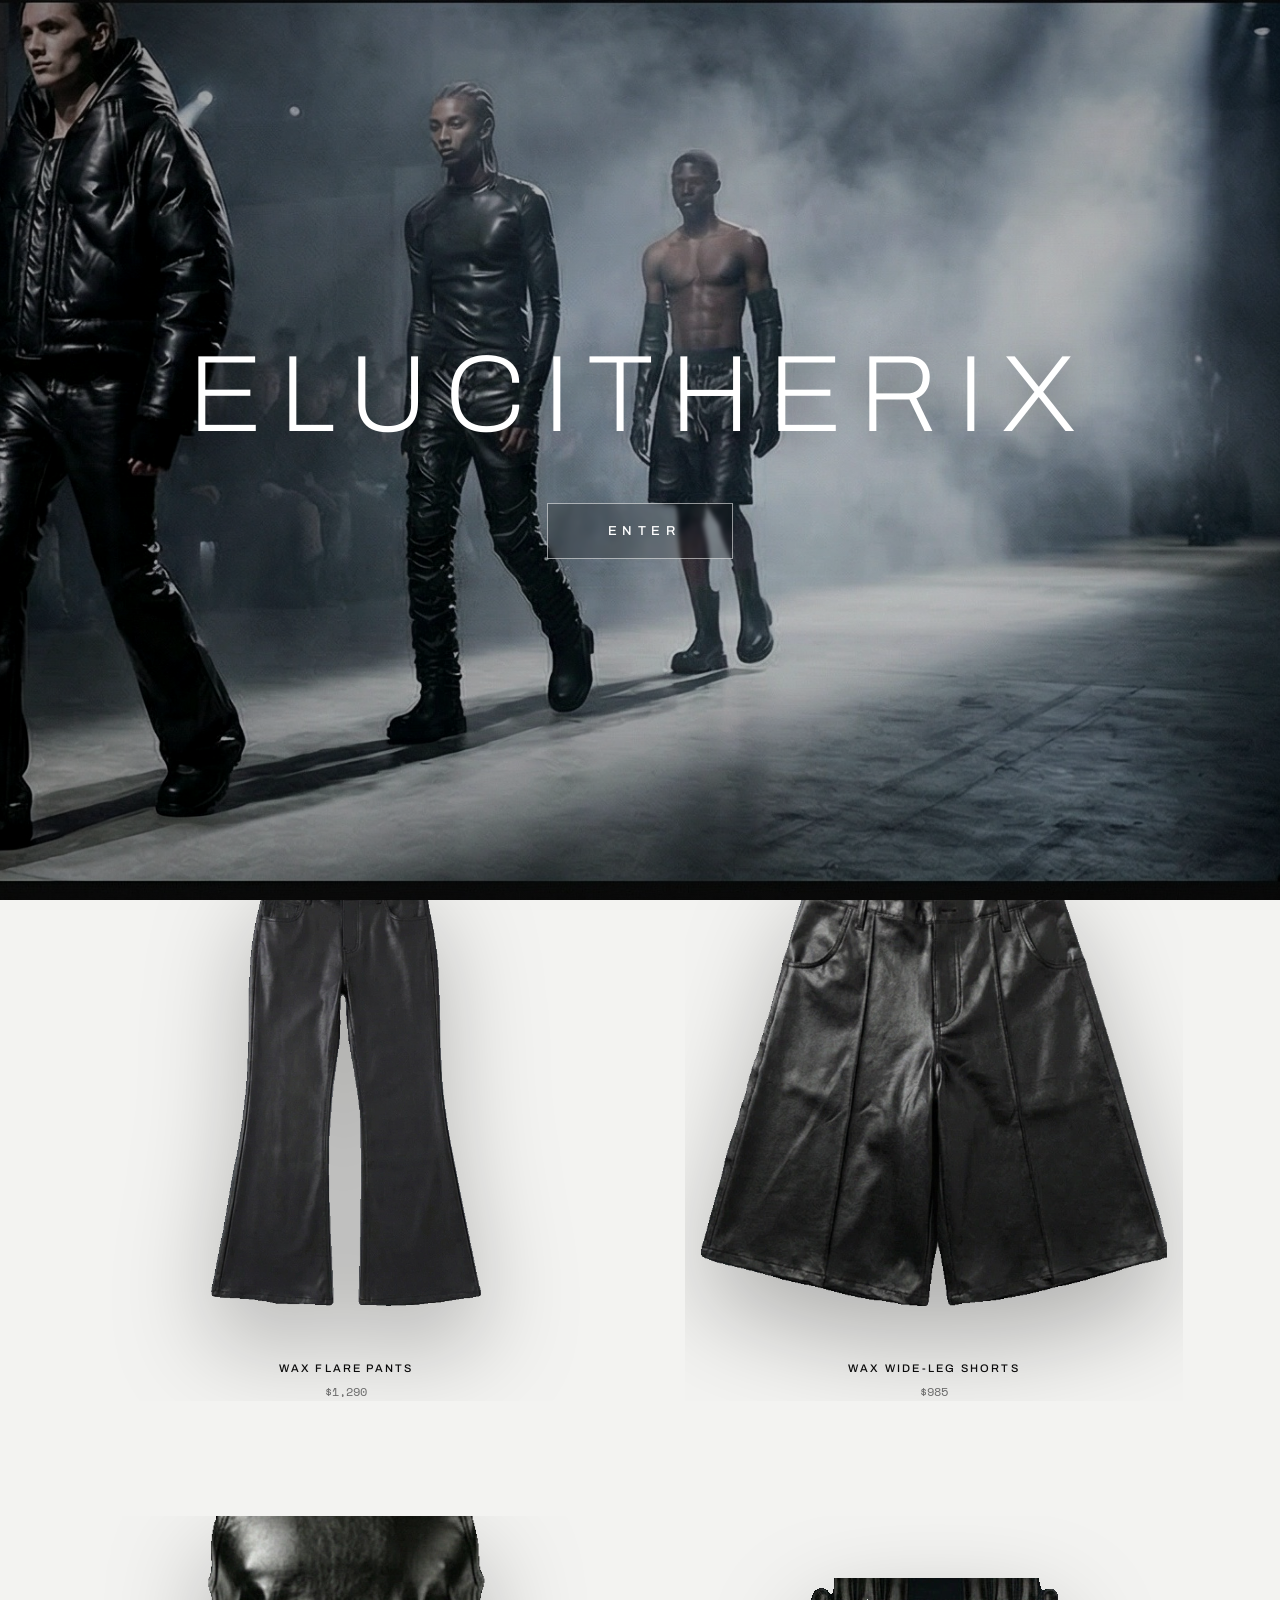
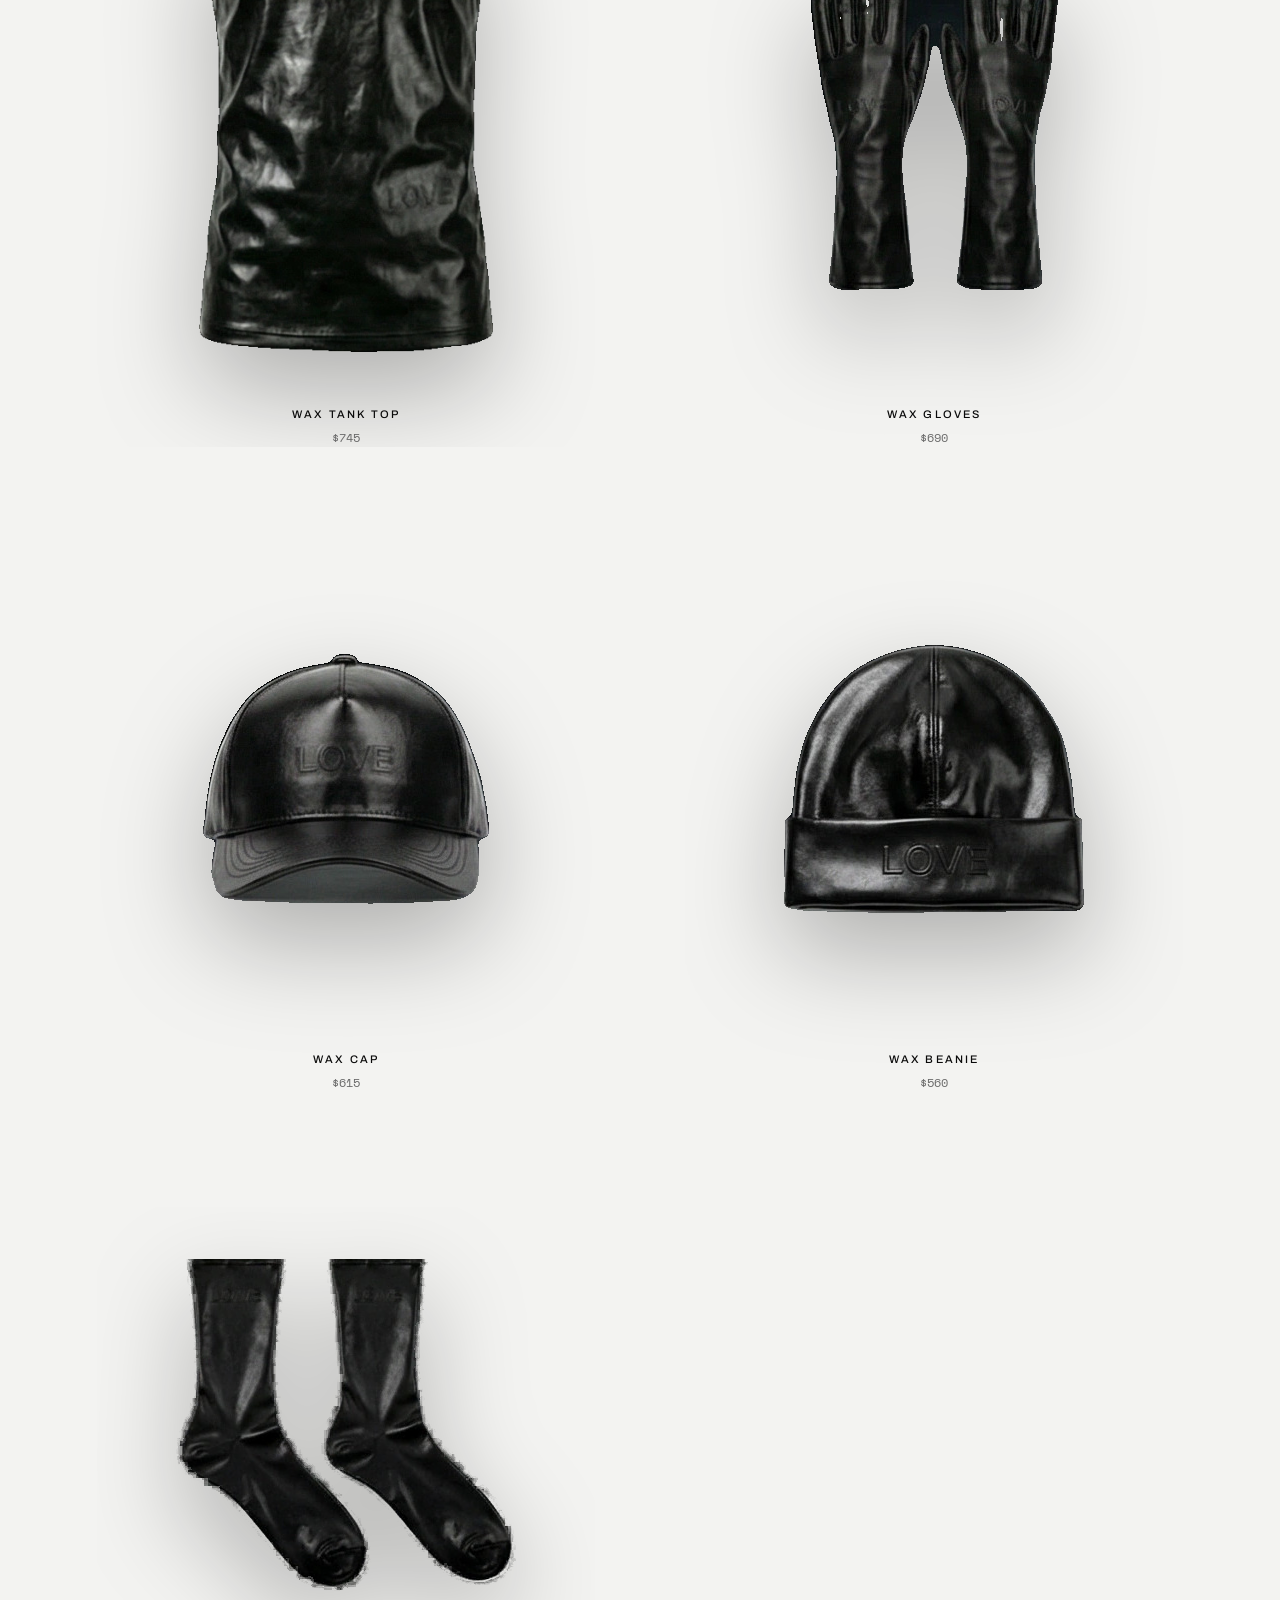
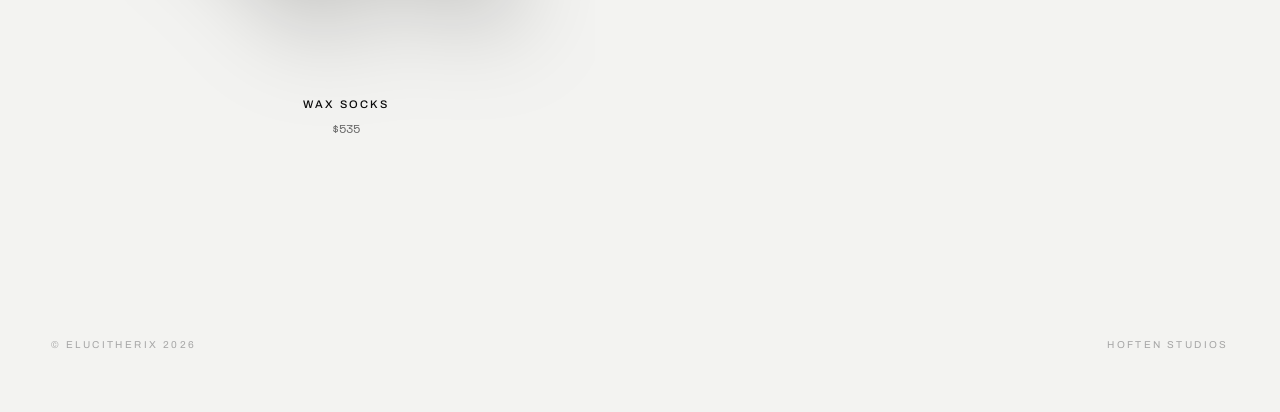
==== index.html @ f6544dad "Tight-crop boot-pants for centering; cache-bust product images" ====
<!DOCTYPE html>
<html lang="en">
<head>
<meta charset="UTF-8" />
<meta name="viewport" content="width=device-width, initial-scale=1.0" />
<title>ELUCITHERIX — WAX</title>
<meta name="description" content="ELUCITHERIX — avant-garde luxury built on WAX. Exclusive material. Head-to-toe." />
<link rel="preconnect" href="https://fonts.googleapis.com" />
<link rel="preconnect" href="https://fonts.gstatic.com" crossorigin />
<link href="https://fonts.googleapis.com/css2?family=Archivo:wght@100;200;300;400;500;600;700;800&family=Space+Mono:wght@400;700&display=swap" rel="stylesheet" />
<link rel="stylesheet" href="styles.css?v=10" />
<link rel="icon" href="data:image/svg+xml,%3Csvg xmlns='http://www.w3.org/2000/svg' viewBox='0 0 32 32'%3E%3Cpath d='M16 27C8 21 3 16 3 10.5 3 6.9 5.9 4 9.5 4c2.3 0 4.4 1.2 5.6 3 1.2-1.8 3.3-3 5.6-3C24.1 4 27 6.9 27 10.5 27 16 24 21 16 27z' fill='none' stroke='%23cfcfcf' stroke-width='1.6'/%3E%3C/svg%3E" />
</head>
<body>

<!-- ░░ SPLASH (video + ENTER) ░░ -->
<div class="splash" id="splash">
  <video class="splash__vid" id="splashVid" autoplay muted loop playsinline preload="auto" poster="assets/hero/runway.jpg"
    data-mobile="assets/hero/intro.mp4?v=2" data-desktop="assets/hero/intro-desktop.mp4?v=2"></video>
  <div class="splash__scrim" aria-hidden="true"></div>
  <div class="splash__inner">
    <div class="splash__logo">ELUCITHERIX</div>
    <button class="splash__enter" id="enterShop">ENTER</button>
  </div>
</div>

<!-- grain + vignette atmosphere -->
<div class="grain" aria-hidden="true"></div>
<div class="vignette" aria-hidden="true"></div>

<!-- ░░ HEADER ░░ -->
<header class="nav" id="nav">
  <div class="nav__l">
    <button class="theme-tog" id="themeTog" aria-label="Toggle background">
      <span class="theme-tog__dot"></span><span id="themeLbl">WHITE</span>
    </button>
  </div>
  <a href="#top" class="wordmark" aria-label="Elucitherix">
    <svg class="heart" viewBox="0 0 32 32" aria-hidden="true">
      <defs>
        <linearGradient id="chrome" x1="0" y1="0" x2="0" y2="1">
          <stop offset="0" stop-color="#ffffff"/>
          <stop offset=".45" stop-color="#9a9a9a"/>
          <stop offset=".5" stop-color="#5a5a5a"/>
          <stop offset=".55" stop-color="#bdbdbd"/>
          <stop offset="1" stop-color="#3a3a3a"/>
        </linearGradient>
      </defs>
      <path d="M16 28.5C7 22 1.6 16.4 1.6 10.2 1.6 6.1 4.9 2.8 9 2.8c2.8 0 5.2 1.5 6.6 3.7l.4.6.4-.6c1.4-2.2 3.8-3.7 6.6-3.7 4.1 0 7.4 3.3 7.4 7.4 0 6.2-5.4 11.8-14.4 18.3z"
        fill="url(#chrome)" stroke="#e8e8e8" stroke-width=".5"/>
      <path d="M3.5 8.2C5 4.3 9.5 3 13 5.2M28.5 8.2C27 4.3 22.5 3 19 5.2" fill="none" stroke="#dcdcdc" stroke-width=".7" stroke-linecap="round" opacity=".8"/>
    </svg>
    <span>ELUCITHERIX</span>
  </a>
  <div class="nav__r">
    <button class="cart-btn" id="cartBtn">CART<span class="cart-ct" id="cartCt">(0)</span></button>
  </div>
</header>

<main id="top">

  <!-- ░░ LEDE ░░ -->
  <section class="lede">
    <span>COLLECTION 001 — WAX</span>
  </section>

  <!-- ░░ FLOATING DIRECTORY ░░ -->
  <section class="shop" id="shop">
    <div class="grid" id="grid"><!-- products injected --></div>
  </section>

  <footer class="foot">
    <span>© ELUCITHERIX 2026</span>
    <span>HOFTEN STUDIOS</span>
  </footer>
</main>

<!-- ░░ PRODUCT QUICK VIEW ░░ -->
<div class="pdp" id="pdp" aria-hidden="true">
  <div class="pdp__scrim" data-close></div>
  <div class="pdp__panel" role="dialog" aria-modal="true">
    <button class="pdp__x" data-close aria-label="Close">CLOSE ✕</button>
    <div class="pdp__media"><img id="pdpImg" src="" alt="" /></div>
    <div class="pdp__info">
      <p class="pdp__cat" id="pdpCat"></p>
      <h3 id="pdpName"></h3>
      <p class="pdp__price" id="pdpPrice"></p>
      <p class="pdp__desc" id="pdpDesc"></p>
      <p class="pdp__lbl">SIZE</p>
      <div class="pdp__sizes" id="pdpSizes"></div>
      <button class="pdp__add" id="pdpAdd">ADD TO CART</button>
      <p class="pdp__meta">Exclusive WAX material · Debossed LOVE · Made by Hoften Studios</p>
    </div>
  </div>
</div>

<!-- ░░ CART ░░ -->
<div class="cart" id="cart" aria-hidden="true">
  <div class="cart__scrim" data-close></div>
  <aside class="cart__panel" role="dialog" aria-modal="true" aria-label="Cart">
    <div class="cart__top">
      <span>YOUR BAG</span>
      <button data-close aria-label="Close">✕</button>
    </div>
    <div class="cart__items" id="cartItems"></div>
    <div class="cart__foot">
      <div class="cart__row"><span>SUBTOTAL</span><span id="cartTotal">$0</span></div>
      <p class="cart__note">Taxes & shipping calculated at checkout.</p>
      <button class="cart__checkout" id="checkoutBtn" disabled>CHECKOUT</button>
    </div>
  </aside>
</div>

<!-- ░░ CHECKOUT ░░ -->
<div class="co" id="co" aria-hidden="true">
  <div class="co__scrim" data-close></div>
  <div class="co__panel" role="dialog" aria-modal="true">
    <button class="co__x" data-close aria-label="Close">CLOSE ✕</button>
    <div class="co__grid">
      <form class="co__form" id="coForm" novalidate>
        <h3 class="co__h">CHECKOUT</h3>
        <fieldset>
          <legend>CONTACT</legend>
          <input type="email" name="email" placeholder="EMAIL" required autocomplete="email" />
        </fieldset>
        <fieldset>
          <legend>SHIPPING</legend>
          <div class="co__two"><input name="first" placeholder="FIRST NAME" required /><input name="last" placeholder="LAST NAME" required /></div>
          <input name="address" placeholder="ADDRESS" required autocomplete="street-address" />
          <div class="co__two"><input name="city" placeholder="CITY" required /><input name="zip" placeholder="ZIP" required /></div>
          <input name="country" placeholder="COUNTRY" value="UNITED STATES" required />
        </fieldset>
        <fieldset>
          <legend>PAYMENT</legend>
          <input name="card" placeholder="CARD NUMBER" inputmode="numeric" maxlength="19" required />
          <div class="co__two"><input name="exp" placeholder="MM / YY" maxlength="7" required /><input name="cvc" placeholder="CVC" inputmode="numeric" maxlength="4" required /></div>
          <p class="co__secure">◆ Demo checkout — no real charge is made. Wire to Stripe to go live.</p>
        </fieldset>
        <button type="submit" class="co__pay" id="coPay">PAY <span id="coPayAmt"></span></button>
      </form>
      <aside class="co__summary">
        <h4>ORDER</h4>
        <div id="coItems" class="co__items"></div>
        <div class="co__line"><span>Subtotal</span><span id="coSub">$0</span></div>
        <div class="co__line"><span>Shipping</span><span>$45</span></div>
        <div class="co__line co__line--t"><span>Total</span><span id="coTot">$0</span></div>
      </aside>
    </div>
  </div>
</div>

<!-- ░░ CONFIRMATION ░░ -->
<div class="done" id="done" aria-hidden="true">
  <div class="done__inner">
    <svg class="done__heart" viewBox="0 0 32 32"><path d="M16 28.5C7 22 1.6 16.4 1.6 10.2 1.6 6.1 4.9 2.8 9 2.8c2.8 0 5.2 1.5 6.6 3.7l.4.6.4-.6c1.4-2.2 3.8-3.7 6.6-3.7 4.1 0 7.4 3.3 7.4 7.4 0 6.2-5.4 11.8-14.4 18.3z" fill="none" stroke="#e8e8e8" stroke-width="1"/></svg>
    <h3>ORDER CONFIRMED</h3>
    <p id="doneMsg"></p>
    <p class="done__sub">A receipt is on its way. Welcome to the house.</p>
    <button data-close class="done__btn">CONTINUE</button>
  </div>
</div>

<script src="app.js?v=10"></script>
</body>
</html>
---- styles.css ----
/* ░░░░░░░░░░░░░░ ELUCITHERIX ░░░░░░░░░░░░░░ */
:root{
  --bg:#0a0a0a;
  --ink:#ededed;
  --dim:#7c7c7c;
  --dimmer:#4a4a4a;
  --line:#1c1c1c;
  --line2:#2a2a2a;
  --chrome:#cfcfcf;
  --pad:clamp(18px,4vw,56px);
  --ease:cubic-bezier(.16,1,.3,1);
}
*{margin:0;padding:0;box-sizing:border-box}
html{scroll-behavior:smooth}
body{
  background:var(--bg);color:var(--ink);
  font-family:'Archivo',sans-serif;font-weight:400;
  -webkit-font-smoothing:antialiased;
  overflow-x:hidden;line-height:1.4;
}
img{display:block;max-width:100%}
button{font-family:inherit;cursor:pointer;color:inherit;background:none;border:none}
::selection{background:var(--ink);color:var(--bg)}

/* atmosphere */
.grain{position:fixed;inset:0;z-index:1;pointer-events:none;opacity:.05;mix-blend-mode:screen;
  background-image:url("data:image/svg+xml,%3Csvg xmlns='http://www.w3.org/2000/svg' width='160' height='160'%3E%3Cfilter id='n'%3E%3CfeTurbulence type='fractalNoise' baseFrequency='.9' numOctaves='2'/%3E%3C/filter%3E%3Crect width='100%25' height='100%25' filter='url(%23n)'/%3E%3C/svg%3E")}
.vignette{position:fixed;inset:0;z-index:1;pointer-events:none;
  background:radial-gradient(120% 90% at 50% 30%,transparent 55%,rgba(0,0,0,.55) 100%)}

/* ░ NAV ░ */
.nav{position:fixed;top:0;left:0;right:0;z-index:40;
  display:grid;grid-template-columns:1fr auto 1fr;align-items:center;
  padding:18px var(--pad);
  border-bottom:1px solid transparent;
  transition:background .5s var(--ease),border-color .5s var(--ease),padding .5s var(--ease);
  backdrop-filter:blur(0px)}
.nav.scrolled{background:rgba(10,10,10,.72);border-color:var(--line);backdrop-filter:blur(14px);padding:13px var(--pad)}
.nav__menu,.cart-btn{font-size:11px;letter-spacing:.22em;font-weight:500}
.nav__r{justify-self:end}
.cart-ct{margin-left:7px;font-family:'Space Mono';color:var(--dim)}
.cart-btn:hover .cart-ct{color:var(--ink)}
.wordmark{justify-self:center;display:flex;align-items:center;gap:9px;text-decoration:none;color:var(--ink)}
.wordmark span{font-size:clamp(14px,1.5vw,17px);font-weight:700;letter-spacing:.42em;padding-left:.42em}
.heart{width:19px;height:19px;filter:drop-shadow(0 1px 3px rgba(255,255,255,.25))}

/* ░ MARQUEE ░ */
.marquee{margin-top:64px;border-top:1px solid var(--line);border-bottom:1px solid var(--line);
  overflow:hidden;white-space:nowrap;padding:9px 0}
.marquee__track{display:inline-flex;align-items:center;gap:0;animation:slide 28s linear infinite}
.marquee__track span{font-size:11px;letter-spacing:.3em;color:var(--dim);font-weight:500}
.marquee__track i{color:var(--chrome);margin:0 26px;font-style:normal;font-size:9px}
@keyframes slide{to{transform:translateX(-50%)}}

/* ░ INTRO ░ */
.intro{padding:clamp(70px,13vh,150px) var(--pad) clamp(60px,9vh,110px);
  max-width:1500px;margin:0 auto;position:relative;z-index:2}
.intro__eyebrow{font-size:11px;letter-spacing:.34em;color:var(--dim);margin-bottom:34px;font-weight:500;
  animation:rise .9s var(--ease) both}
.intro__h{font-weight:200;line-height:.96;letter-spacing:-.02em;
  font-size:clamp(38px,8.2vw,128px);text-transform:uppercase}
.intro__h span{display:block;animation:rise 1s var(--ease) both}
.intro__h span:nth-child(2){animation-delay:.08s}
.intro__h span:nth-child(3){animation-delay:.16s}
.intro__h em{font-style:normal;font-weight:600;
  background:linear-gradient(180deg,#fff 0%,#8f8f8f 55%,#d6d6d6 60%,#3c3c3c 100%);
  -webkit-background-clip:text;background-clip:text;-webkit-text-fill-color:transparent}
.intro__sub{margin-top:36px;max-width:46ch;font-size:clamp(13px,1.4vw,16px);color:var(--dim);
  font-weight:300;letter-spacing:.01em;animation:rise 1s var(--ease) .3s both}
.intro__sub em{font-style:normal;color:var(--ink);font-weight:500}
.intro__cta{display:inline-block;margin-top:44px;font-size:12px;letter-spacing:.24em;font-weight:600;
  text-decoration:none;color:var(--ink);border-bottom:1px solid var(--line2);padding-bottom:7px;
  transition:border-color .4s,letter-spacing .4s var(--ease);animation:rise 1s var(--ease) .42s both}
.intro__cta:hover{border-color:var(--ink);letter-spacing:.3em}

/* ░ SHOP ░ */
.shop{padding:0 var(--pad) clamp(60px,10vh,120px);position:relative;z-index:2}
.shop__head{display:flex;justify-content:space-between;align-items:flex-end;flex-wrap:wrap;gap:20px;
  padding:26px 0;border-top:1px solid var(--line);margin-bottom:clamp(28px,4vw,56px)}
.shop__head h2{font-weight:300;font-size:clamp(20px,2.4vw,30px);letter-spacing:.04em;text-transform:uppercase}
.shop__filter{display:flex;gap:6px;flex-wrap:wrap}
.shop__filter button{font-size:10.5px;letter-spacing:.18em;font-weight:500;color:var(--dimmer);
  padding:8px 14px;border:1px solid var(--line);border-radius:40px;transition:.35s var(--ease)}
.shop__filter button:hover{color:var(--ink);border-color:var(--line2)}
.shop__filter button.is-on{color:var(--bg);background:var(--ink);border-color:var(--ink)}

.grid{display:grid;grid-template-columns:repeat(4,1fr);gap:1px;background:var(--line);
  border:1px solid var(--line)}
@media(max-width:1100px){.grid{grid-template-columns:repeat(3,1fr)}}
@media(max-width:740px){.grid{grid-template-columns:repeat(2,1fr)}}

.card{position:relative;background:var(--bg);padding:30px 22px 22px;
  display:flex;flex-direction:column;cursor:pointer;overflow:hidden;
  transition:background .5s var(--ease)}
.card::before{content:"";position:absolute;inset:0;z-index:0;opacity:0;transition:opacity .6s var(--ease);
  background:radial-gradient(90% 70% at 50% 38%,rgba(40,40,40,.55),transparent 70%)}
.card:hover{background:#0d0d0d}
.card:hover::before{opacity:1}
.card__no{position:absolute;top:14px;left:16px;font-family:'Space Mono';font-size:10px;color:var(--dimmer);z-index:2}
.card__media{position:relative;z-index:1;aspect-ratio:1/1.12;display:flex;align-items:center;justify-content:center;margin-bottom:18px}
.card__media img{max-height:100%;width:auto;object-fit:contain;
  filter:drop-shadow(0 26px 34px rgba(0,0,0,.7));
  transition:transform .7s var(--ease);transform:translateY(0) scale(1)}
.card:hover .card__media img{transform:translateY(-6px) scale(1.045)}
.card__add{position:absolute;z-index:3;bottom:6px;left:50%;translate:-50% 12px;
  opacity:0;font-size:10px;letter-spacing:.22em;font-weight:600;color:var(--bg);
  background:var(--ink);padding:9px 18px;border-radius:30px;white-space:nowrap;
  transition:.45s var(--ease)}
.card:hover .card__add{opacity:1;translate:-50% 0}
.card__add:hover{background:var(--chrome)}
.card__foot{position:relative;z-index:1;display:flex;justify-content:space-between;align-items:baseline;gap:10px;
  border-top:1px solid var(--line);padding-top:14px}
.card__name{font-size:12px;letter-spacing:.07em;font-weight:500;text-transform:uppercase;line-height:1.3}
.card__cat{font-size:9.5px;letter-spacing:.16em;color:var(--dimmer);margin-top:4px}
.card__price{font-family:'Space Mono';font-size:13px;color:var(--ink);white-space:nowrap}

/* ░ EDITORIAL ░ */
.editorial{display:grid;grid-template-columns:1fr 1fr;align-items:stretch;
  border-top:1px solid var(--line);position:relative;z-index:2}
@media(max-width:840px){.editorial{grid-template-columns:1fr}}
.editorial__txt{padding:clamp(40px,7vw,100px) var(--pad);display:flex;flex-direction:column;justify-content:center;
  border-right:1px solid var(--line)}
@media(max-width:840px){.editorial__txt{border-right:none;border-bottom:1px solid var(--line)}}
.editorial__k{font-size:11px;letter-spacing:.3em;color:var(--dim);margin-bottom:24px;font-weight:500}
.editorial__txt h3{font-weight:200;font-size:clamp(34px,5vw,72px);line-height:1.02;letter-spacing:-.01em;margin-bottom:28px}
.editorial__txt p:last-child{color:var(--dim);font-weight:300;max-width:40ch;font-size:14px}
.editorial__img{position:relative;overflow:hidden;min-height:440px;background:#070707}
.editorial__img img{position:absolute;inset:0;width:100%;height:100%;object-fit:cover;
  filter:grayscale(.2) contrast(1.05);transition:transform 1.1s var(--ease)}
.editorial:hover .editorial__img img{transform:scale(1.05)}

/* ░ FOOTER ░ */
.foot{border-top:1px solid var(--line);padding:clamp(40px,6vw,80px) var(--pad) 30px;position:relative;z-index:2}
.foot__big{font-weight:700;letter-spacing:.4em;font-size:clamp(34px,11vw,150px);line-height:1;
  text-align:center;padding-left:.4em;
  background:linear-gradient(180deg,#dadada,#222);-webkit-background-clip:text;background-clip:text;-webkit-text-fill-color:transparent;
  margin-bottom:clamp(40px,6vw,80px)}
.foot__cols{display:grid;grid-template-columns:repeat(3,1fr);gap:30px;max-width:760px;margin:0 auto 60px}
@media(max-width:620px){.foot__cols{grid-template-columns:1fr;text-align:center}}
.foot__cols div{display:flex;flex-direction:column;gap:11px}
.foot__cols span{font-size:10px;letter-spacing:.26em;color:var(--dimmer);margin-bottom:6px}
.foot__cols a{font-size:13px;color:var(--dim);text-decoration:none;transition:color .3s;letter-spacing:.02em}
.foot__cols a:hover{color:var(--ink)}
.foot__base{display:flex;justify-content:space-between;flex-wrap:wrap;gap:12px;
  border-top:1px solid var(--line);padding-top:24px;font-size:10px;letter-spacing:.18em;color:var(--dimmer)}

/* ░░ OVERLAYS shared ░░ */
.pdp,.cart,.co,.done{position:fixed;inset:0;z-index:60;visibility:hidden;opacity:0;transition:opacity .4s,visibility .4s}
.pdp[aria-hidden="false"],.cart[aria-hidden="false"],.co[aria-hidden="false"],.done[aria-hidden="false"]{visibility:visible;opacity:1}
.pdp__scrim,.cart__scrim,.co__scrim{position:absolute;inset:0;background:rgba(0,0,0,.7);backdrop-filter:blur(6px)}

/* ░ PDP ░ */
.pdp__panel{position:absolute;top:50%;left:50%;translate:-50% -50%;
  width:min(900px,92vw);max-height:90vh;overflow:auto;background:#0c0c0c;border:1px solid var(--line2);
  display:grid;grid-template-columns:1fr 1fr;transform-origin:center;
  transition:scale .5s var(--ease);scale:.96}
.pdp[aria-hidden="false"] .pdp__panel{scale:1}
@media(max-width:720px){.pdp__panel{grid-template-columns:1fr}}
.pdp__x,.co__x{position:absolute;top:16px;right:18px;z-index:5;font-size:10px;letter-spacing:.2em;font-weight:600;color:var(--dim)}
.pdp__x:hover,.co__x:hover{color:var(--ink)}
.pdp__media{background:radial-gradient(80% 70% at 50% 40%,#161616,#070707);display:flex;align-items:center;justify-content:center;padding:40px;min-height:360px}
.pdp__media img{max-height:420px;width:auto;object-fit:contain;filter:drop-shadow(0 30px 40px rgba(0,0,0,.8))}
.pdp__info{padding:clamp(28px,3.4vw,48px);display:flex;flex-direction:column}
.pdp__cat{font-size:10px;letter-spacing:.24em;color:var(--dim);margin-bottom:16px}
.pdp__info h3{font-weight:300;font-size:clamp(24px,3vw,36px);text-transform:uppercase;letter-spacing:.02em;line-height:1.1}
.pdp__price{font-family:'Space Mono';font-size:18px;margin:14px 0 22px}
.pdp__desc{color:var(--dim);font-weight:300;font-size:14px;line-height:1.6;margin-bottom:30px}
.pdp__lbl{font-size:10px;letter-spacing:.24em;color:var(--dim);margin-bottom:12px}
.pdp__sizes{display:flex;gap:8px;flex-wrap:wrap;margin-bottom:30px}
.pdp__sizes button{min-width:48px;padding:11px 0;border:1px solid var(--line2);font-size:11px;letter-spacing:.08em;
  transition:.3s;color:var(--dim)}
.pdp__sizes button:hover{border-color:var(--dim);color:var(--ink)}
.pdp__sizes button.is-on{background:var(--ink);color:var(--bg);border-color:var(--ink)}
.pdp__add{margin-top:auto;padding:17px;background:var(--ink);color:var(--bg);font-size:11px;letter-spacing:.24em;font-weight:600;
  transition:.4s var(--ease)}
.pdp__add:hover{background:var(--chrome);letter-spacing:.3em}
.pdp__add.flash{background:#2a2a2a;color:var(--ink)}
.pdp__meta{margin-top:18px;font-size:10px;letter-spacing:.1em;color:var(--dimmer);text-align:center}

/* ░ CART ░ */
.cart__panel{position:absolute;top:0;right:0;height:100%;width:min(440px,100vw);background:#0b0b0b;
  border-left:1px solid var(--line2);display:flex;flex-direction:column;
  transform:translateX(100%);transition:transform .5s var(--ease)}
.cart[aria-hidden="false"] .cart__panel{transform:none}
.cart__top{display:flex;justify-content:space-between;align-items:center;padding:24px var(--pad);border-bottom:1px solid var(--line)}
.cart__top span{font-size:12px;letter-spacing:.26em;font-weight:600}
.cart__top button{font-size:15px;color:var(--dim)}
.cart__items{flex:1;overflow:auto;padding:8px var(--pad)}
.cart__empty{color:var(--dimmer);font-size:13px;letter-spacing:.1em;text-align:center;padding:60px 0}
.ci{display:grid;grid-template-columns:64px 1fr auto;gap:16px;padding:20px 0;border-bottom:1px solid var(--line)}
.ci__img{background:#111;display:flex;align-items:center;justify-content:center;padding:6px}
.ci__img img{max-height:64px;width:auto;object-fit:contain}
.ci__name{font-size:12px;letter-spacing:.06em;text-transform:uppercase;line-height:1.3}
.ci__size{font-size:10px;color:var(--dim);margin-top:5px;letter-spacing:.1em}
.ci__qty{display:flex;align-items:center;gap:10px;margin-top:10px}
.ci__qty button{width:20px;height:20px;border:1px solid var(--line2);font-size:12px;color:var(--dim);line-height:1}
.ci__qty span{font-family:'Space Mono';font-size:12px}
.ci__r{display:flex;flex-direction:column;align-items:flex-end;justify-content:space-between}
.ci__price{font-family:'Space Mono';font-size:13px}
.ci__rm{font-size:9px;letter-spacing:.16em;color:var(--dimmer)}
.ci__rm:hover{color:var(--ink)}
.cart__foot{padding:22px var(--pad);border-top:1px solid var(--line2)}
.cart__row{display:flex;justify-content:space-between;font-size:13px;letter-spacing:.14em;margin-bottom:8px}
.cart__row span:last-child{font-family:'Space Mono'}
.cart__note{font-size:10px;color:var(--dimmer);letter-spacing:.08em;margin-bottom:18px}
.cart__checkout{width:100%;padding:17px;background:var(--ink);color:var(--bg);font-size:11px;letter-spacing:.24em;font-weight:600;transition:.4s var(--ease)}
.cart__checkout:hover:not(:disabled){background:var(--chrome);letter-spacing:.3em}
.cart__checkout:disabled{opacity:.3;cursor:not-allowed}

/* ░ CHECKOUT ░ */
.co__panel{position:absolute;top:50%;left:50%;translate:-50% -50%;width:min(960px,94vw);max-height:92vh;overflow:auto;
  background:#0b0b0b;border:1px solid var(--line2)}
.co__grid{display:grid;grid-template-columns:1.3fr 1fr}
@media(max-width:760px){.co__grid{grid-template-columns:1fr}}
.co__form{padding:clamp(28px,3.5vw,52px);border-right:1px solid var(--line)}
.co__h{font-weight:300;font-size:26px;letter-spacing:.04em;margin-bottom:30px}
.co__form fieldset{border:none;margin-bottom:26px}
.co__form legend{font-size:10px;letter-spacing:.24em;color:var(--dim);margin-bottom:14px}
.co__form input{width:100%;background:#101010;border:1px solid var(--line2);padding:14px 15px;color:var(--ink);
  font-family:inherit;font-size:12px;letter-spacing:.08em;margin-bottom:10px;transition:border-color .3s}
.co__form input::placeholder{color:var(--dimmer);letter-spacing:.12em}
.co__form input:focus{outline:none;border-color:var(--dim)}
.co__two{display:grid;grid-template-columns:1fr 1fr;gap:10px}
.co__secure{font-size:10px;color:var(--dimmer);letter-spacing:.06em;margin-top:4px;line-height:1.5}
.co__pay{width:100%;padding:18px;background:var(--ink);color:var(--bg);font-size:11px;letter-spacing:.24em;font-weight:600;margin-top:8px;transition:.4s var(--ease)}
.co__pay:hover{background:var(--chrome);letter-spacing:.3em}
.co__pay:disabled{opacity:.5}
.co__summary{padding:clamp(28px,3.5vw,52px);background:#080808}
.co__summary h4{font-size:11px;letter-spacing:.26em;color:var(--dim);margin-bottom:22px}
.co__items{margin-bottom:22px}
.coi{display:flex;gap:12px;align-items:center;padding:10px 0;border-bottom:1px solid var(--line)}
.coi img{width:40px;height:48px;object-fit:contain;background:#111}
.coi__n{flex:1;font-size:11px;letter-spacing:.06em;text-transform:uppercase;line-height:1.3}
.coi__n small{display:block;color:var(--dim);margin-top:3px;letter-spacing:.1em}
.coi__p{font-family:'Space Mono';font-size:12px}
.co__line{display:flex;justify-content:space-between;font-size:12px;color:var(--dim);letter-spacing:.1em;padding:7px 0}
.co__line span:last-child{font-family:'Space Mono'}
.co__line--t{color:var(--ink);font-size:15px;border-top:1px solid var(--line2);margin-top:8px;padding-top:14px}

/* ░ DONE ░ */
.done{z-index:70}
.done__inner{position:absolute;inset:0;background:var(--bg);display:flex;flex-direction:column;align-items:center;justify-content:center;text-align:center;padding:var(--pad)}
.done__heart{width:60px;height:60px;margin-bottom:30px;animation:beat 1.4s var(--ease) infinite}
@keyframes beat{0%,100%{transform:scale(1)}15%{transform:scale(1.12)}30%{transform:scale(1)}45%{transform:scale(1.08)}}
.done__inner h3{font-weight:200;font-size:clamp(30px,5vw,56px);letter-spacing:.06em;margin-bottom:18px}
.done__inner p{color:var(--dim);font-weight:300;letter-spacing:.04em}
#doneMsg{font-family:'Space Mono';color:var(--ink);margin-bottom:8px}
.done__sub{font-size:13px;margin-top:4px}
.done__btn{margin-top:40px;padding:15px 44px;border:1px solid var(--line2);font-size:11px;letter-spacing:.24em;font-weight:600;transition:.4s var(--ease)}
.done__btn:hover{background:var(--ink);color:var(--bg)}

@keyframes rise{from{opacity:0;transform:translateY(26px)}to{opacity:1;transform:none}}
@media(prefers-reduced-motion:reduce){*{animation:none!important;transition:none!important}}

/* ░░░░░░░░░░ MINIMAL FLOATING OVERRIDE ░░░░░░░░░░ */
/* kill atmosphere clutter — keep it dead simple & black */
.grain,.vignette{display:none!important}

/* nav: just wordmark + cart, no bar */
.nav,.nav.scrolled{background:transparent!important;backdrop-filter:none!important;border:none!important;padding:24px var(--pad)!important}

/* lede: tiny, centered, lots of air */
.lede{margin-top:120px;text-align:center;padding:0 var(--pad) 90px}
.lede p{font-size:clamp(30px,7vw,72px);font-weight:200;letter-spacing:.34em;padding-left:.34em;line-height:1}
.lede span{display:block;margin-top:22px;font-size:11px;letter-spacing:.34em;color:var(--dim)}

/* shop: airy, centered, no boxes */
.shop{padding:0 clamp(20px,6vw,90px) 140px;max-width:1240px;margin:0 auto}
.grid{display:grid!important;grid-template-columns:repeat(2,1fr);
  gap:clamp(70px,9vw,150px) clamp(50px,7vw,120px);
  background:transparent!important;border:none!important}
@media(max-width:760px){.grid{grid-template-columns:1fr;gap:90px}}

/* card: transparent, item floats in space */
.card{background:transparent!important;padding:0!important;border:none!important;
  display:flex;flex-direction:column;align-items:center;text-align:center;gap:0}
.card::before{display:none!important}
.card:hover{background:transparent!important}
.card__no{display:none}
.card__media{aspect-ratio:auto;min-height:clamp(280px,34vw,440px);margin-bottom:34px;width:100%}
.card__media img{max-height:clamp(280px,34vw,440px);
  filter:drop-shadow(0 40px 50px rgba(0,0,0,.85))!important}
.card:hover .card__media img{transform:translateY(-10px) scale(1.04)}

/* footer: one quiet line */
.foot,.foot__base{border:none!important}
.foot{padding:60px var(--pad);display:flex;justify-content:space-between;
  font-size:10px;letter-spacing:.24em;color:var(--dimmer)}

/* card text: bare name + price, no border */
.card__foot{border:none!important;padding:0!important;flex-direction:column;gap:9px;align-items:center}
.card__name{font-size:11px;letter-spacing:.2em;color:var(--ink)}
.card__cat{display:none}
.card__price{font-family:'Space Mono';font-size:12px;color:var(--dim)}

/* quick-add: minimal underline that fades in */
.card__add{position:static!important;opacity:0;transform:none!important;translate:none!important;
  background:none!important;color:var(--dim)!important;padding:10px 0 0!important;border-radius:0!important;
  font-size:9.5px;letter-spacing:.26em;border-bottom:1px solid transparent;
  transition:opacity .35s,color .35s}
.card:hover .card__add{opacity:1}
.card__add:hover{color:var(--ink)!important}

/* ░░░░░░░░░░ THEME TOGGLE (white / black) ░░░░░░░░░░ */
:root{--shadow:rgba(0,0,0,.85)}
body{transition:background .55s var(--ease),color .55s var(--ease)}
body.light{
  --bg:#f3f3f1;
  --ink:#0a0a0a;
  --dim:#6b6b6b;
  --dimmer:#a6a6a6;
  --line:#e2e2df;
  --line2:#d2d2cf;
  --shadow:rgba(0,0,0,.28);
}
.card__media img{filter:drop-shadow(0 40px 50px var(--shadow))!important;transition:transform .7s var(--ease),filter .55s var(--ease)}

/* toggle pill */
.theme-tog{justify-self:start;display:flex;align-items:center;gap:9px;
  font-size:10px;letter-spacing:.24em;font-weight:600;color:var(--ink)}
.theme-tog__dot{width:13px;height:13px;border-radius:50%;border:1px solid var(--ink);
  background:var(--ink);transition:background .4s,border-color .4s}
body.light .theme-tog__dot{background:transparent}
.theme-tog:hover .theme-tog__dot{box-shadow:0 0 0 3px rgba(125,125,125,.25)}

/* ░░░░░░░░░░ SPLASH (video intro + ENTER SHOP) ░░░░░░░░░░ */
.splash{position:fixed;inset:0;z-index:100;background:#000;overflow:hidden;
  display:flex;align-items:center;justify-content:center;
  opacity:1;transition:opacity .8s var(--ease)}
.splash.hide{opacity:0;pointer-events:none}
.splash__vid{position:absolute;inset:0;width:100%;height:100%;object-fit:cover;
  filter:contrast(1.04) saturate(.96)}
.splash__scrim{position:absolute;inset:0;
  background:radial-gradient(120% 90% at 50% 50%,rgba(0,0,0,.15),rgba(0,0,0,.55) 100%)}
.splash__enter{position:relative;z-index:2;
  font-family:'Archivo',sans-serif;font-weight:500;
  font-size:13px;letter-spacing:.42em;padding:20px 52px 20px 60px;color:#fff;
  border:1px solid rgba(255,255,255,.55);background:rgba(0,0,0,.18);
  backdrop-filter:blur(2px);cursor:pointer;
  transition:.5s var(--ease);animation:enterPulse 3.2s var(--ease) infinite}
.splash__enter:hover{background:#fff;color:#000;border-color:#fff;letter-spacing:.5em;
  padding-left:64px;animation:none}
@keyframes enterPulse{0%,100%{box-shadow:0 0 0 0 rgba(255,255,255,.0)}
  50%{box-shadow:0 0 0 6px rgba(255,255,255,.06)}}
body.splash-open{overflow:hidden}

/* ░ splash mobile friendliness ░ */
@media(max-width:680px){
  .splash__enter{font-size:12px;letter-spacing:.34em;padding:17px 38px 17px 44px}
  .splash__enter:hover,.splash__enter:active{letter-spacing:.4em;padding-left:48px}
}
@supports(height:100dvh){.splash{height:100dvh}}
.splash__vid{pointer-events:none}

/* ░ splash logo wordmark (no background) ░ */
.splash__inner{position:relative;z-index:2;display:flex;flex-direction:column;
  align-items:center;gap:clamp(30px,6vh,56px);padding:0 18px;max-width:96vw;text-align:center}
.splash__logo{font-family:'Archivo',sans-serif;font-weight:200;color:#fff;
  font-size:clamp(30px,8.5vw,118px);letter-spacing:.16em;line-height:1;
  text-shadow:0 2px 40px rgba(0,0,0,.55);white-space:nowrap;
  animation:logoIn 2.9s cubic-bezier(.22,1,.36,1) .3s both}
@keyframes logoIn{
  0%{opacity:0;filter:blur(16px);letter-spacing:.45em;transform:translateY(16px) scale(1.03)}
  100%{opacity:1;filter:blur(0);letter-spacing:.16em;transform:none}}
.splash__enter{animation:enterPulse 3.2s var(--ease) infinite,fadeSoft 1.6s ease 2.5s both}
@keyframes fadeSoft{from{opacity:0;transform:translateY(8px)}to{opacity:1;transform:none}}
@media(max-width:560px){.splash__logo{letter-spacing:.1em;font-size:clamp(26px,9vw,60px)}}
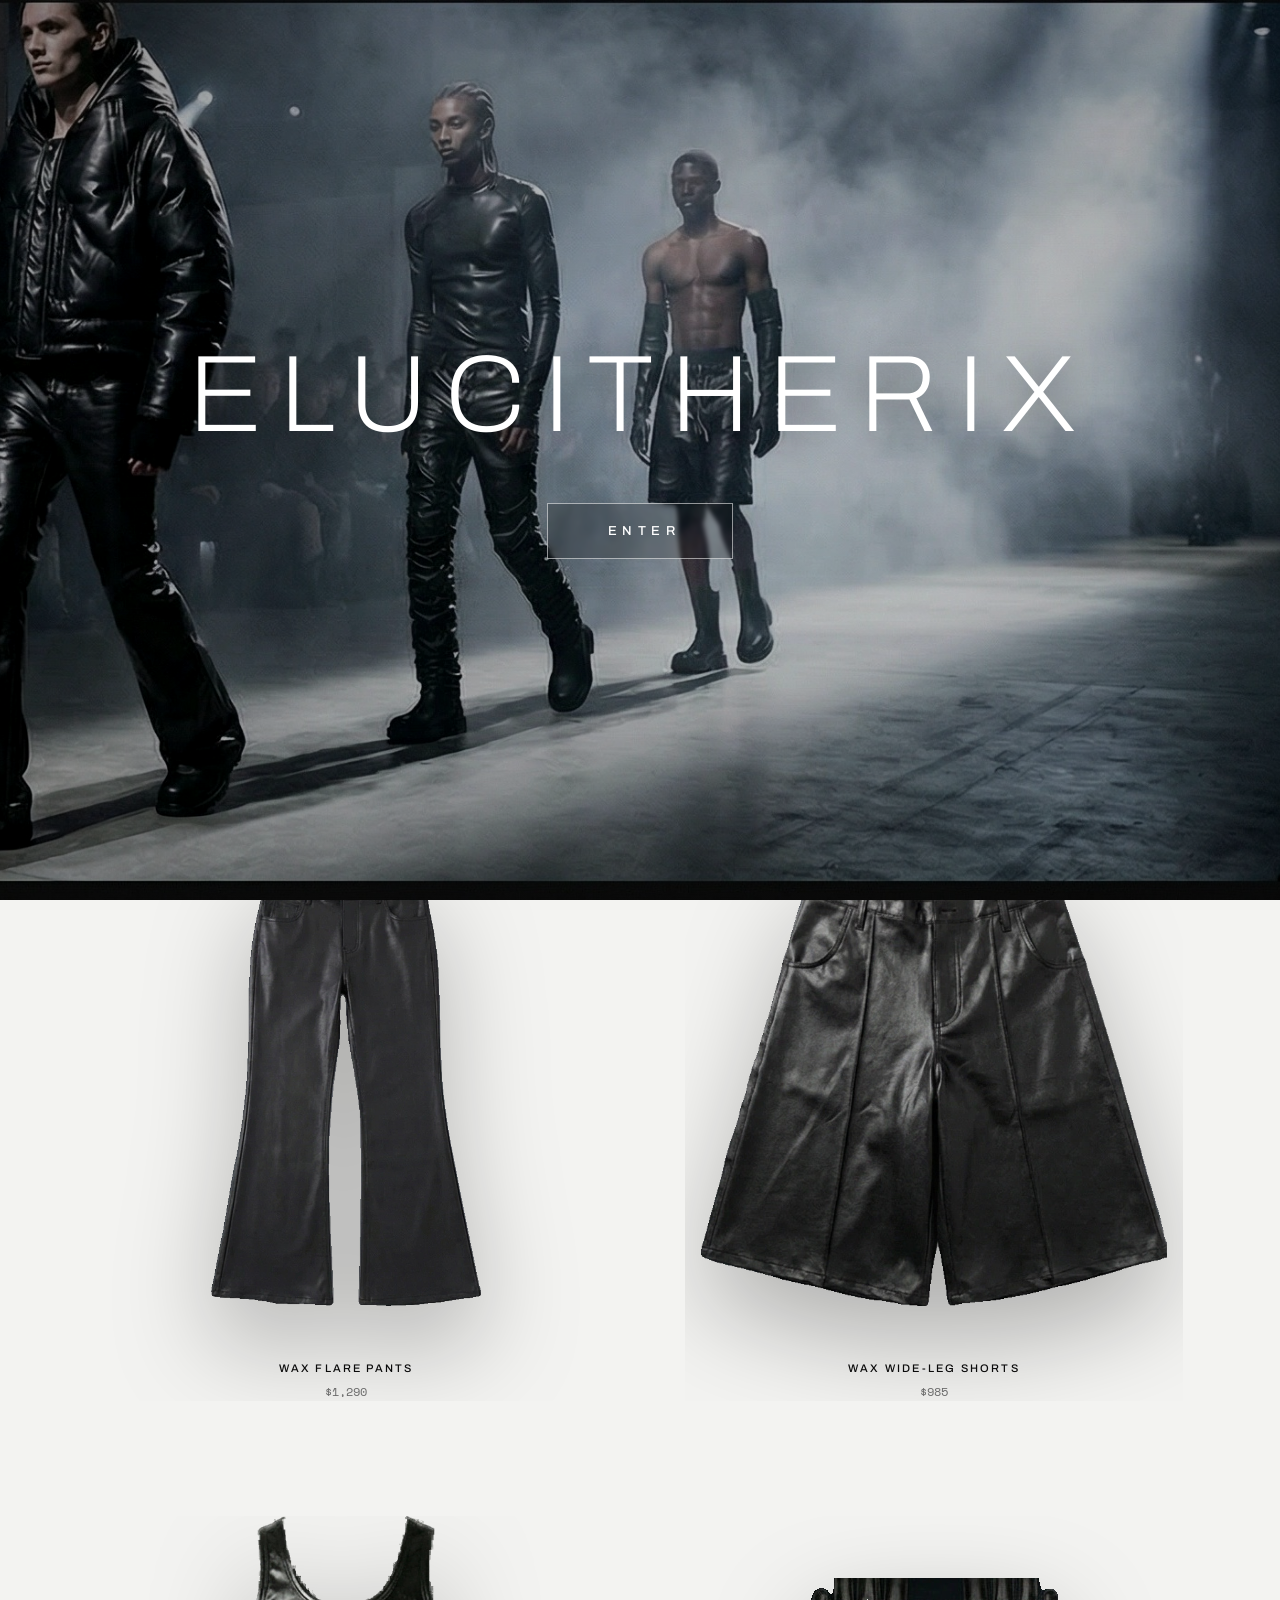
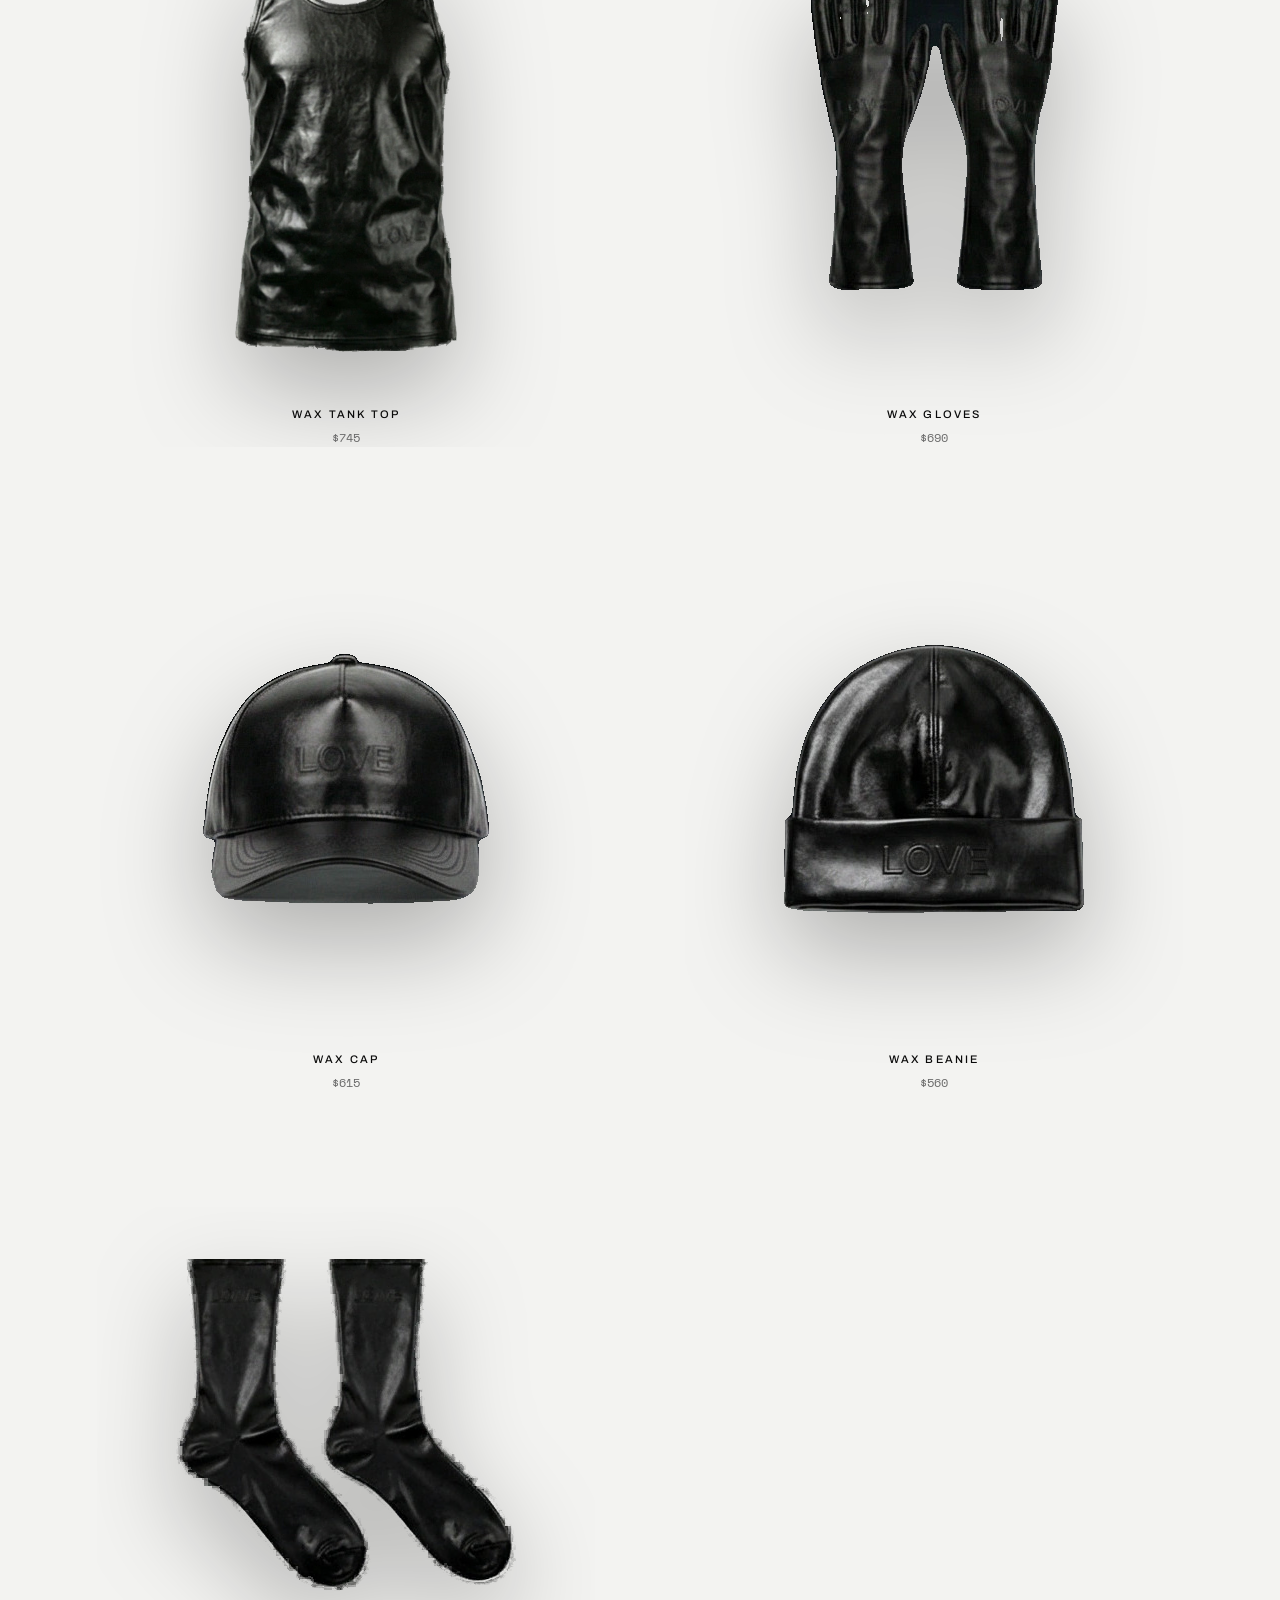
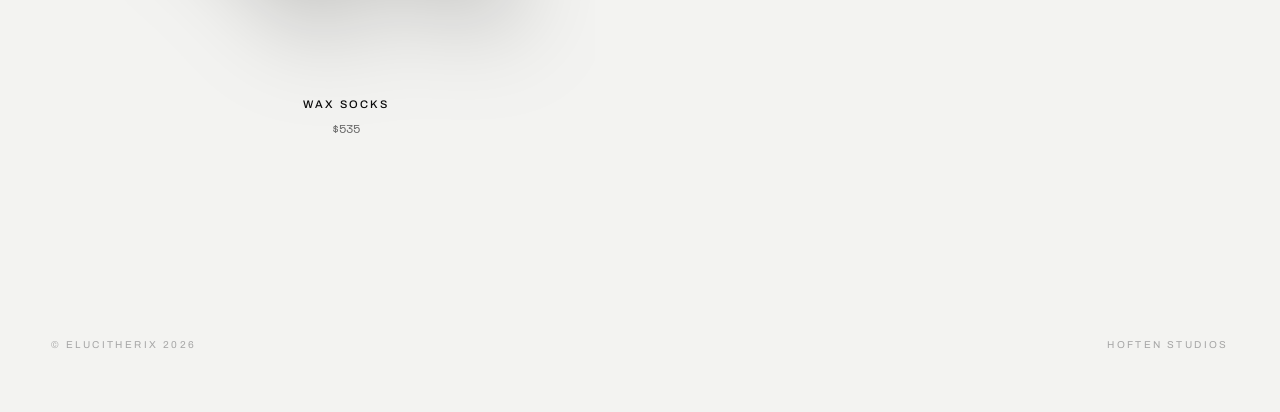
==== commit 6e87267d: "Re-cut tank top with full straps (was cut off at top)" ====
--- a/index.html
+++ b/index.html
@@ -8,7 +8,7 @@
 <link rel="preconnect" href="https://fonts.googleapis.com" />
 <link rel="preconnect" href="https://fonts.gstatic.com" crossorigin />
 <link href="https://fonts.googleapis.com/css2?family=Archivo:wght@100;200;300;400;500;600;700;800&family=Space+Mono:wght@400;700&display=swap" rel="stylesheet" />
-<link rel="stylesheet" href="styles.css?v=10" />
+<link rel="stylesheet" href="styles.css?v=11" />
 <link rel="icon" href="data:image/svg+xml,%3Csvg xmlns='http://www.w3.org/2000/svg' viewBox='0 0 32 32'%3E%3Cpath d='M16 27C8 21 3 16 3 10.5 3 6.9 5.9 4 9.5 4c2.3 0 4.4 1.2 5.6 3 1.2-1.8 3.3-3 5.6-3C24.1 4 27 6.9 27 10.5 27 16 24 21 16 27z' fill='none' stroke='%23cfcfcf' stroke-width='1.6'/%3E%3C/svg%3E" />
 </head>
 <body>
@@ -160,6 +160,6 @@
   </div>
 </div>
 
-<script src="app.js?v=10"></script>
+<script src="app.js?v=11"></script>
 </body>
 </html>
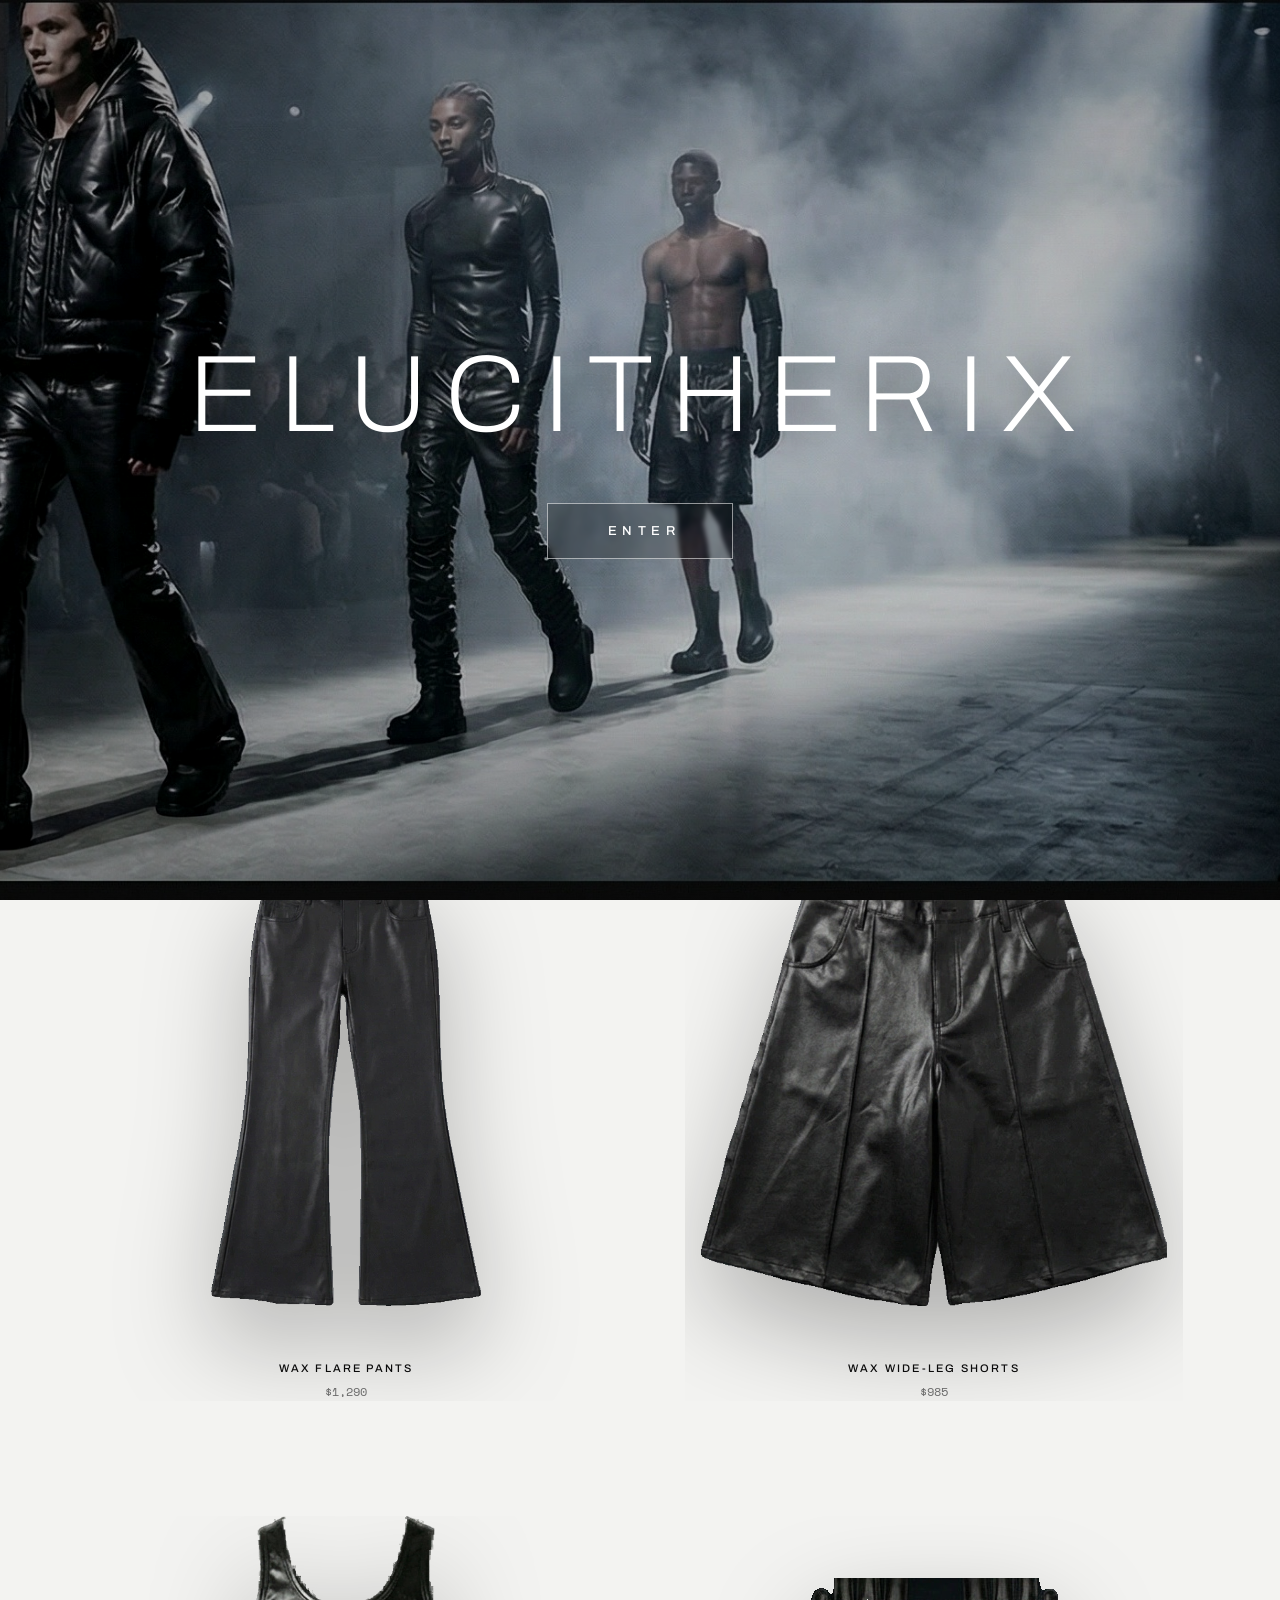
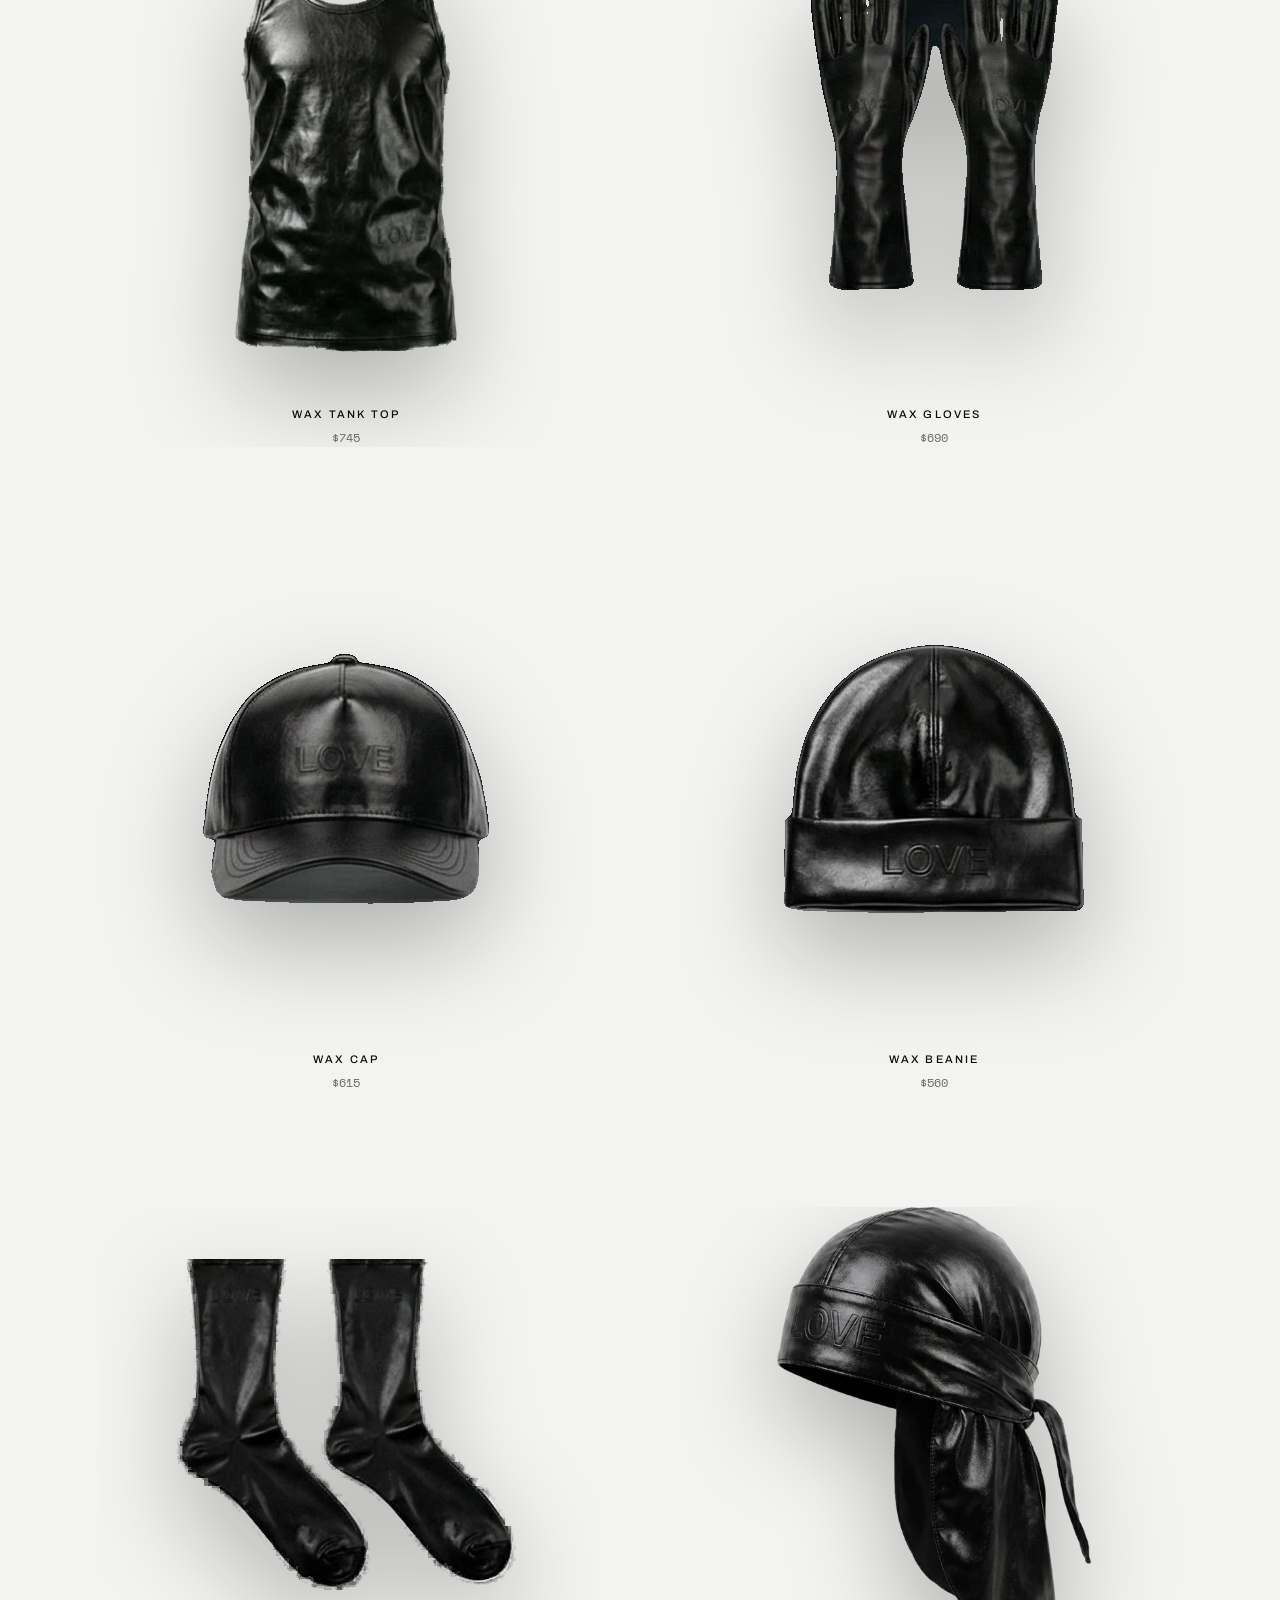
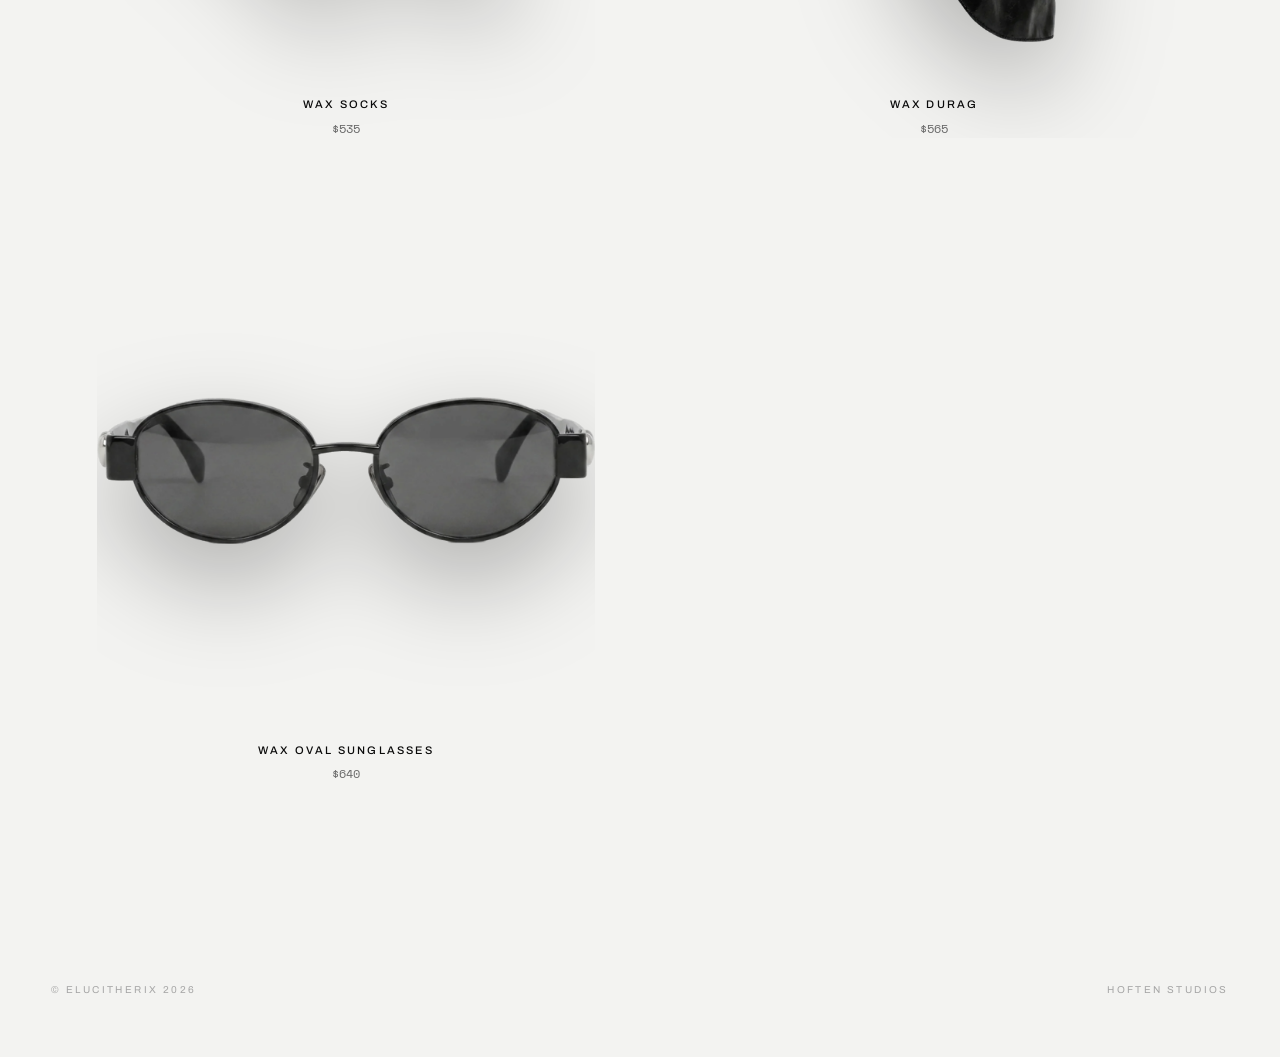
==== commit b705a126: "Add WAX Durag + Oval Sunglasses products (11 items)" ====
--- a/index.html
+++ b/index.html
@@ -8,7 +8,7 @@
 <link rel="preconnect" href="https://fonts.googleapis.com" />
 <link rel="preconnect" href="https://fonts.gstatic.com" crossorigin />
 <link href="https://fonts.googleapis.com/css2?family=Archivo:wght@100;200;300;400;500;600;700;800&family=Space+Mono:wght@400;700&display=swap" rel="stylesheet" />
-<link rel="stylesheet" href="styles.css?v=11" />
+<link rel="stylesheet" href="styles.css?v=12" />
 <link rel="icon" href="data:image/svg+xml,%3Csvg xmlns='http://www.w3.org/2000/svg' viewBox='0 0 32 32'%3E%3Cpath d='M16 27C8 21 3 16 3 10.5 3 6.9 5.9 4 9.5 4c2.3 0 4.4 1.2 5.6 3 1.2-1.8 3.3-3 5.6-3C24.1 4 27 6.9 27 10.5 27 16 24 21 16 27z' fill='none' stroke='%23cfcfcf' stroke-width='1.6'/%3E%3C/svg%3E" />
 </head>
 <body>
@@ -160,6 +160,6 @@
   </div>
 </div>
 
-<script src="app.js?v=11"></script>
+<script src="app.js?v=12"></script>
 </body>
 </html>
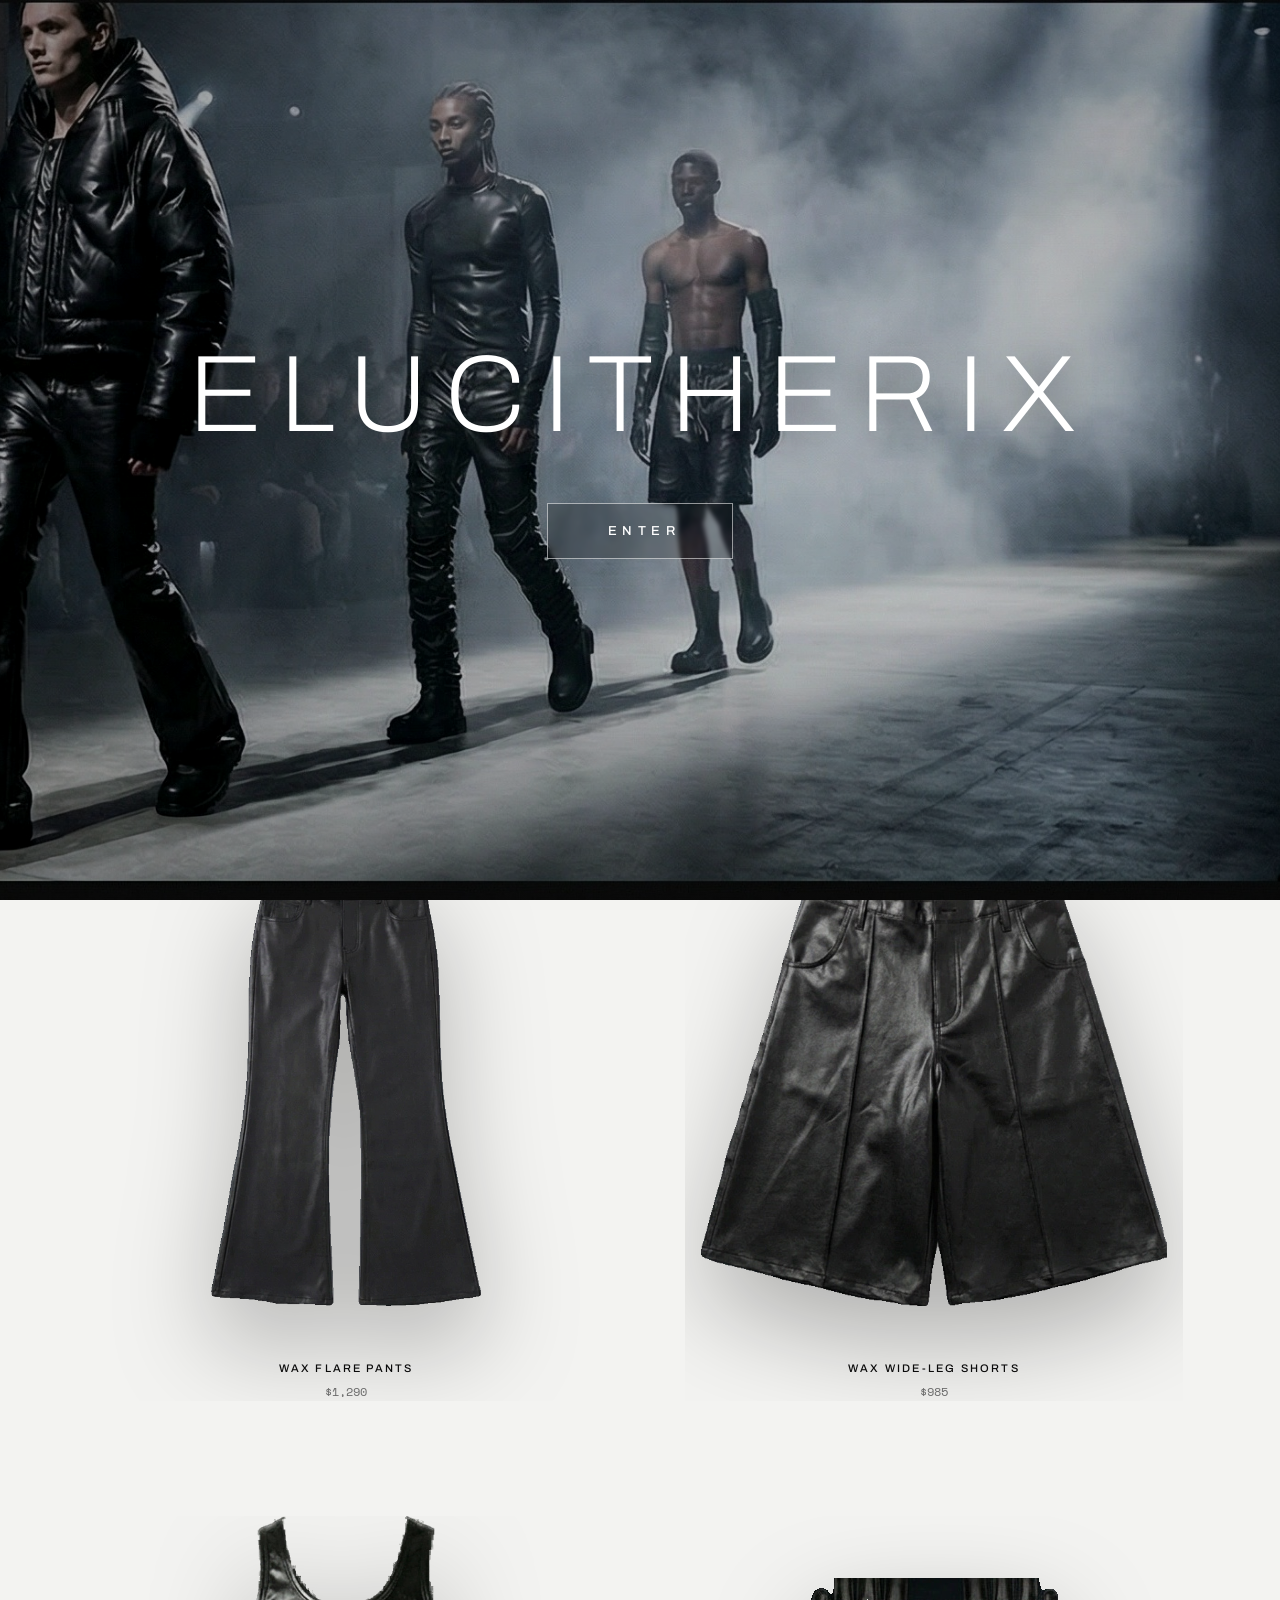
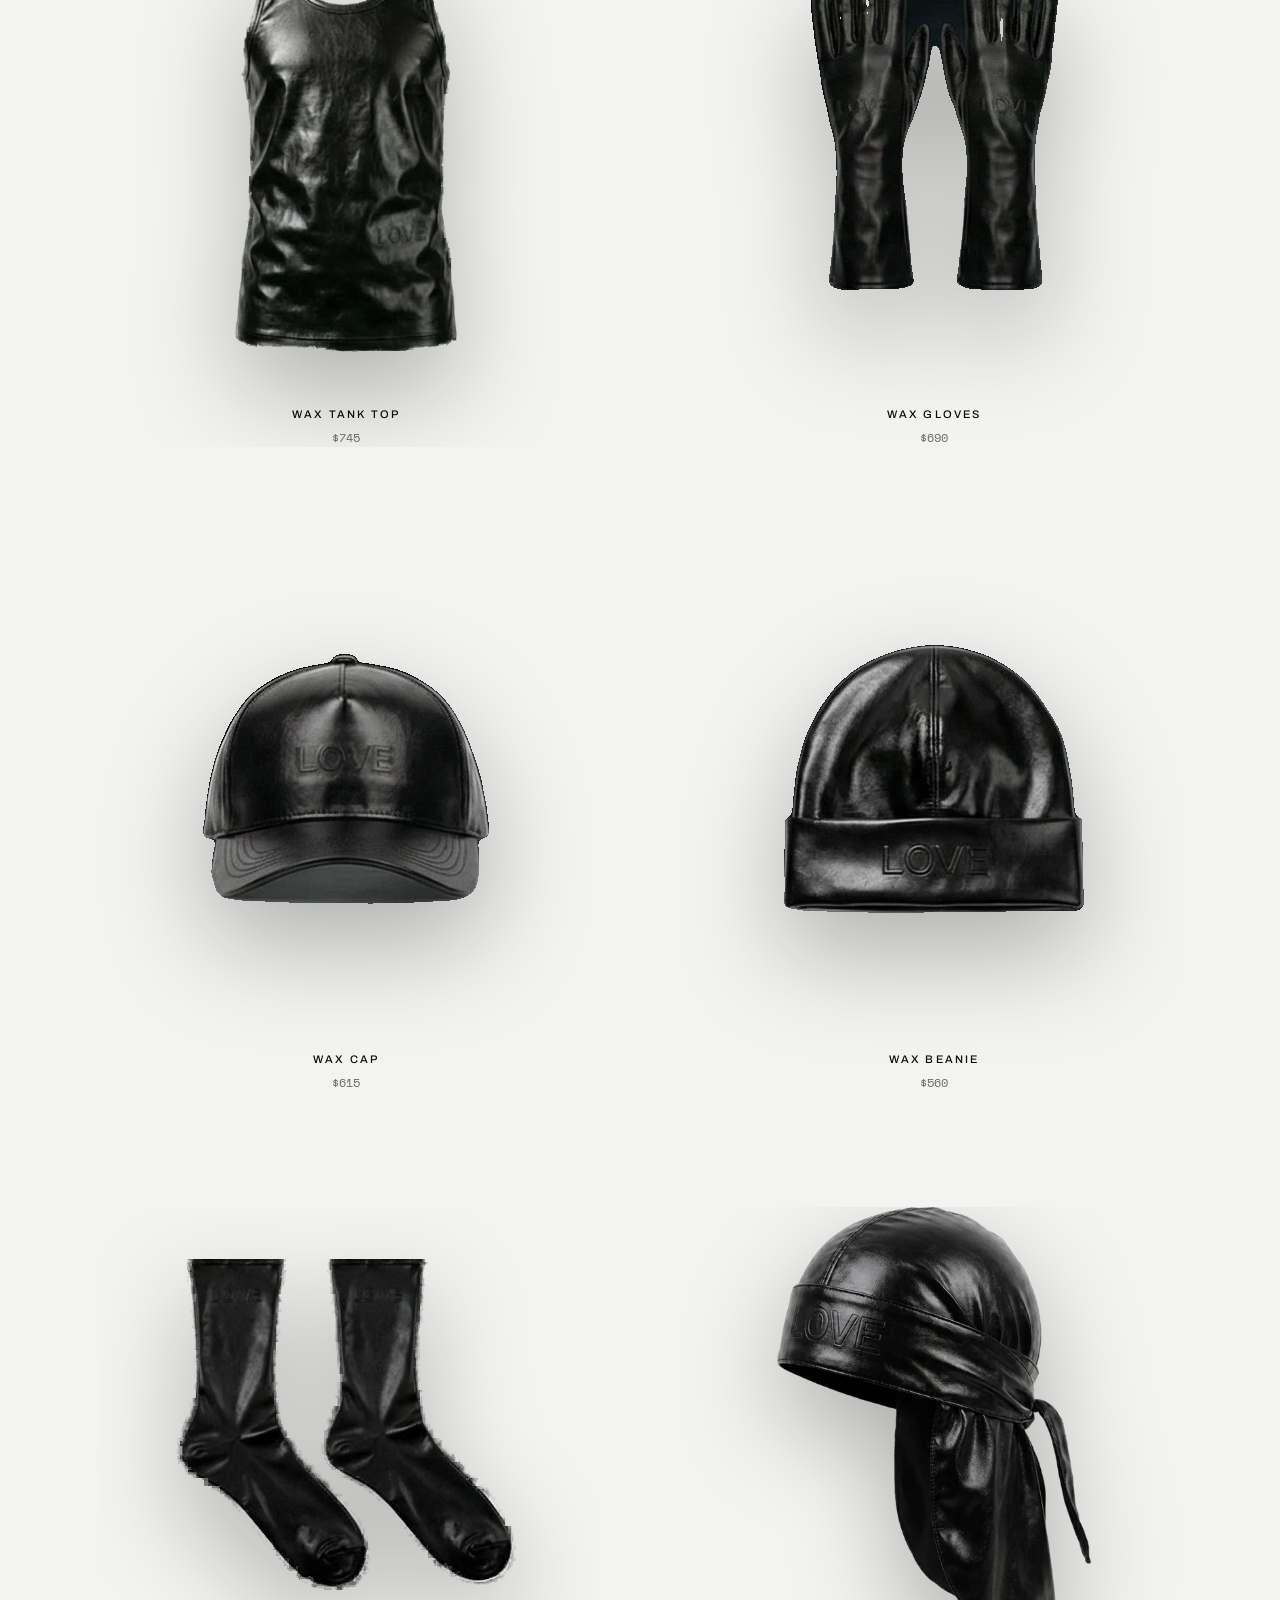
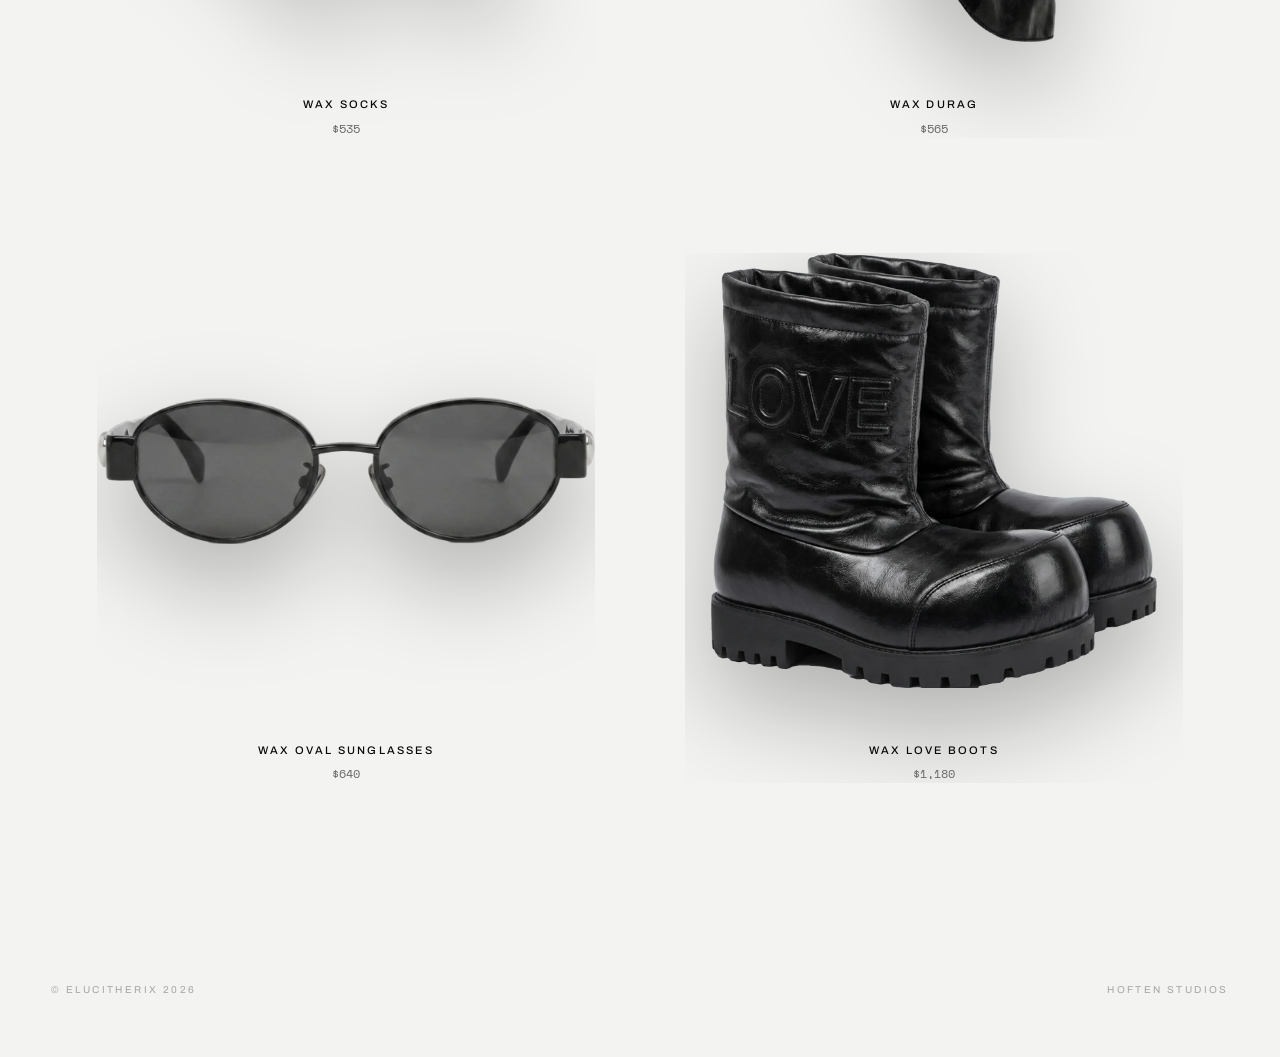
==== commit 0161bd42: "Add WAX LOVE Boots as last item (12 items)" ====
--- a/index.html
+++ b/index.html
@@ -8,7 +8,7 @@
 <link rel="preconnect" href="https://fonts.googleapis.com" />
 <link rel="preconnect" href="https://fonts.gstatic.com" crossorigin />
 <link href="https://fonts.googleapis.com/css2?family=Archivo:wght@100;200;300;400;500;600;700;800&family=Space+Mono:wght@400;700&display=swap" rel="stylesheet" />
-<link rel="stylesheet" href="styles.css?v=12" />
+<link rel="stylesheet" href="styles.css?v=13" />
 <link rel="icon" href="data:image/svg+xml,%3Csvg xmlns='http://www.w3.org/2000/svg' viewBox='0 0 32 32'%3E%3Cpath d='M16 27C8 21 3 16 3 10.5 3 6.9 5.9 4 9.5 4c2.3 0 4.4 1.2 5.6 3 1.2-1.8 3.3-3 5.6-3C24.1 4 27 6.9 27 10.5 27 16 24 21 16 27z' fill='none' stroke='%23cfcfcf' stroke-width='1.6'/%3E%3C/svg%3E" />
 </head>
 <body>
@@ -160,6 +160,6 @@
   </div>
 </div>
 
-<script src="app.js?v=12"></script>
+<script src="app.js?v=13"></script>
 </body>
 </html>
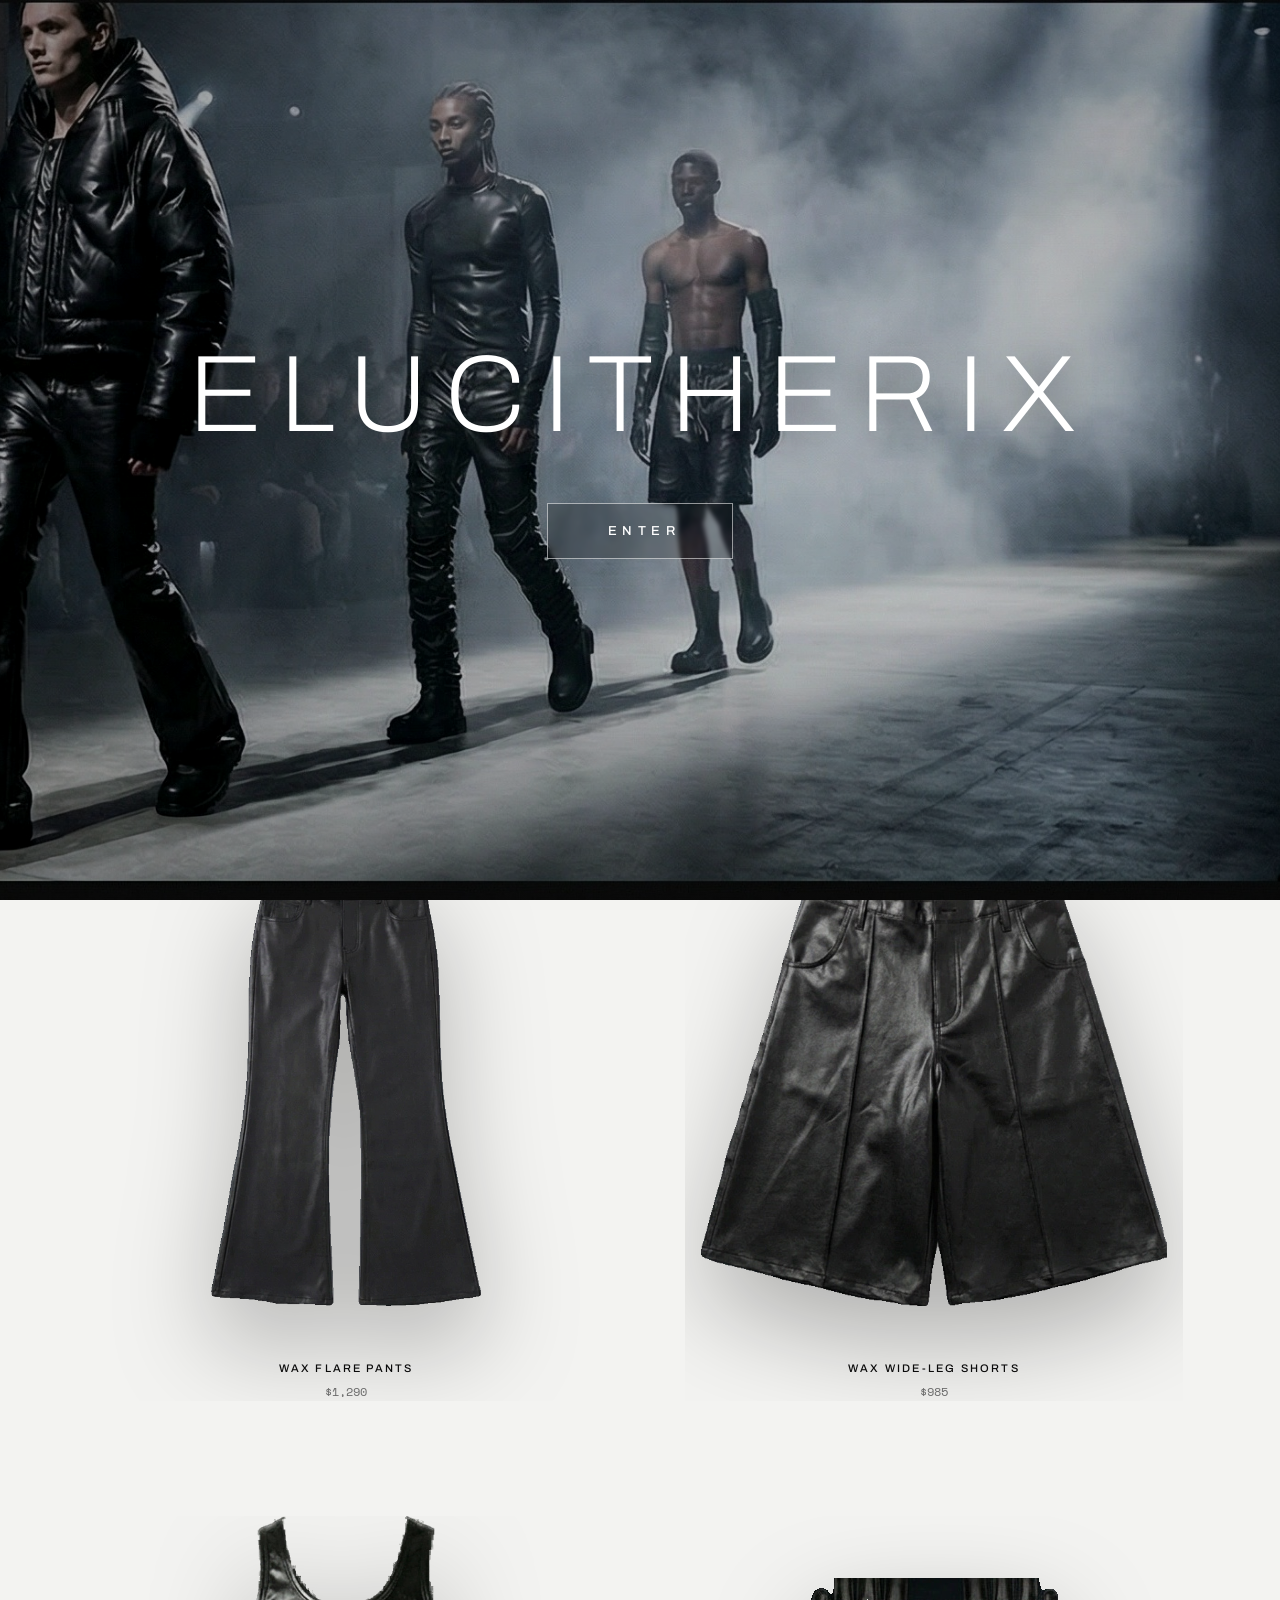
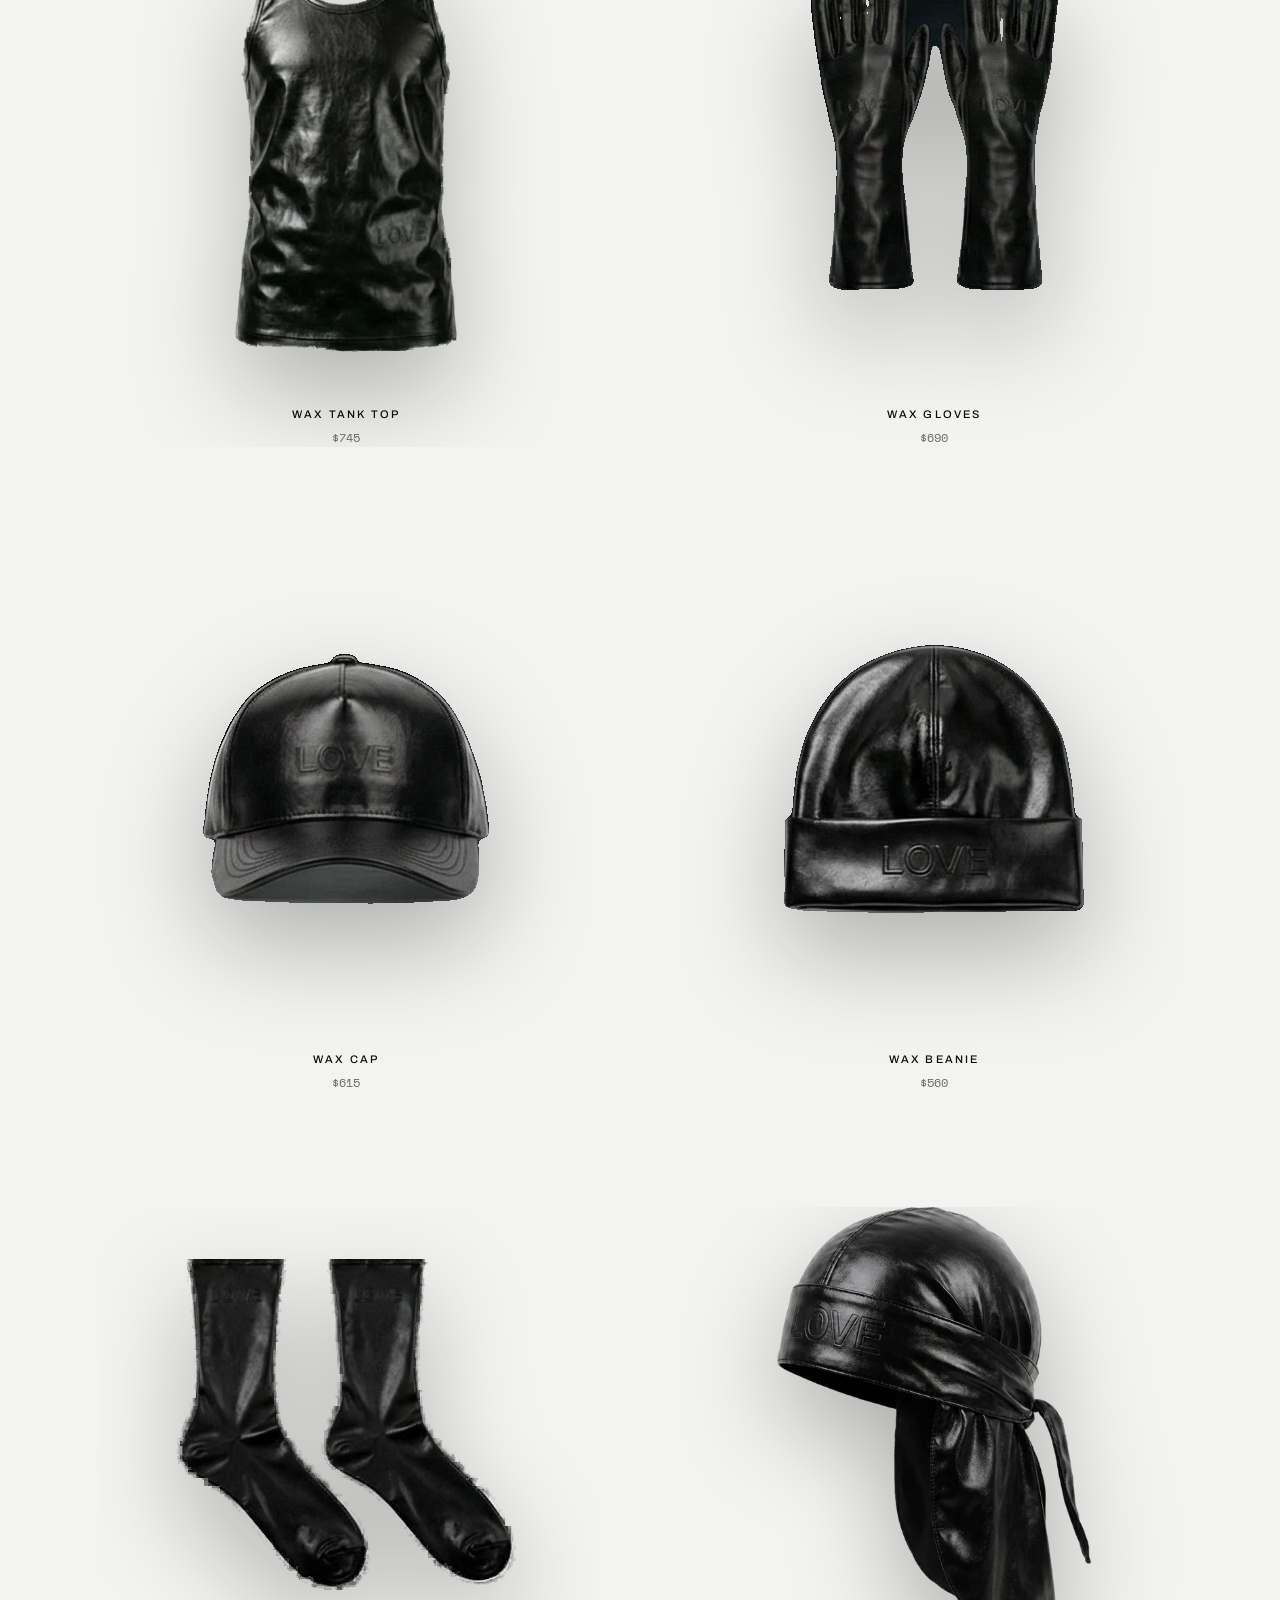
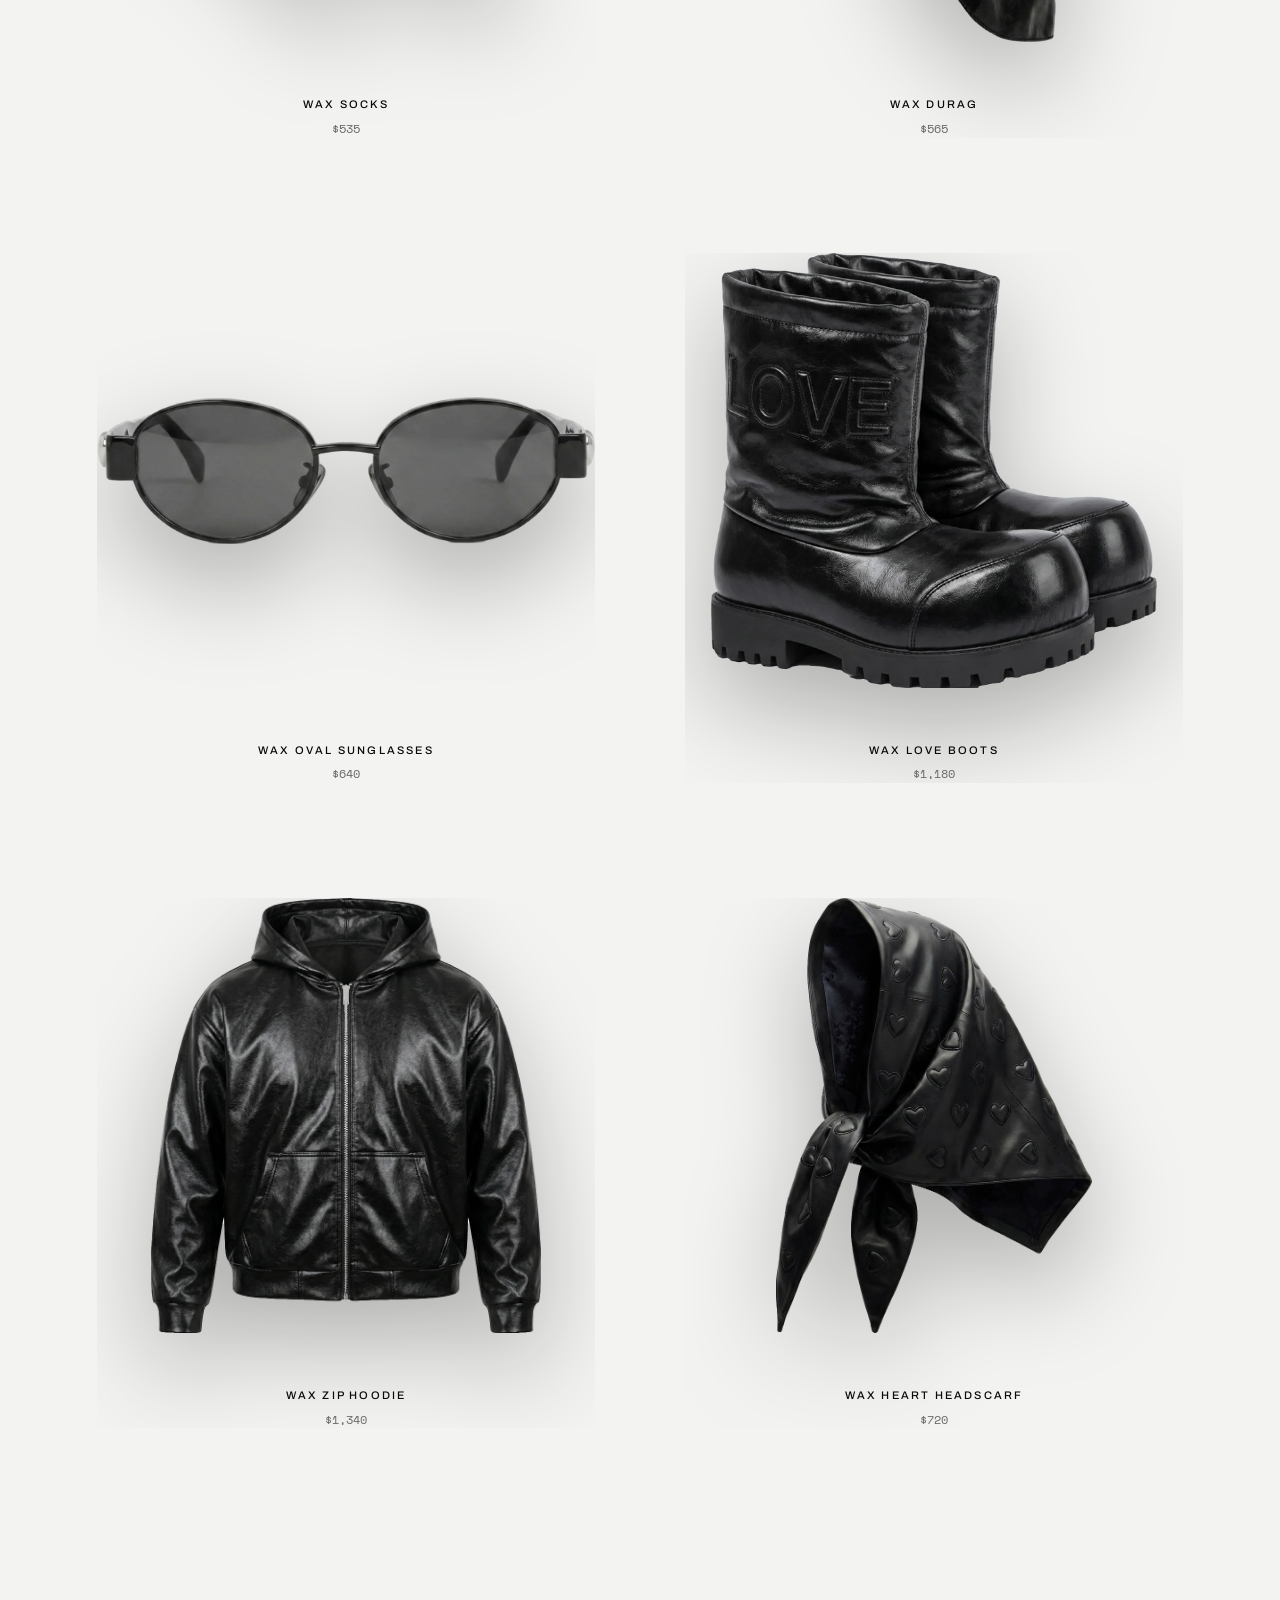
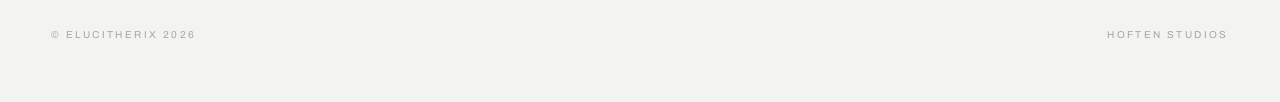
==== commit a9c88de4: "Add WAX Zip Hoodie + Heart Headscarf (14 items, collection complete)" ====
--- a/index.html
+++ b/index.html
@@ -8,7 +8,7 @@
 <link rel="preconnect" href="https://fonts.googleapis.com" />
 <link rel="preconnect" href="https://fonts.gstatic.com" crossorigin />
 <link href="https://fonts.googleapis.com/css2?family=Archivo:wght@100;200;300;400;500;600;700;800&family=Space+Mono:wght@400;700&display=swap" rel="stylesheet" />
-<link rel="stylesheet" href="styles.css?v=13" />
+<link rel="stylesheet" href="styles.css?v=14" />
 <link rel="icon" href="data:image/svg+xml,%3Csvg xmlns='http://www.w3.org/2000/svg' viewBox='0 0 32 32'%3E%3Cpath d='M16 27C8 21 3 16 3 10.5 3 6.9 5.9 4 9.5 4c2.3 0 4.4 1.2 5.6 3 1.2-1.8 3.3-3 5.6-3C24.1 4 27 6.9 27 10.5 27 16 24 21 16 27z' fill='none' stroke='%23cfcfcf' stroke-width='1.6'/%3E%3C/svg%3E" />
 </head>
 <body>
@@ -160,6 +160,6 @@
   </div>
 </div>
 
-<script src="app.js?v=13"></script>
+<script src="app.js?v=14"></script>
 </body>
 </html>
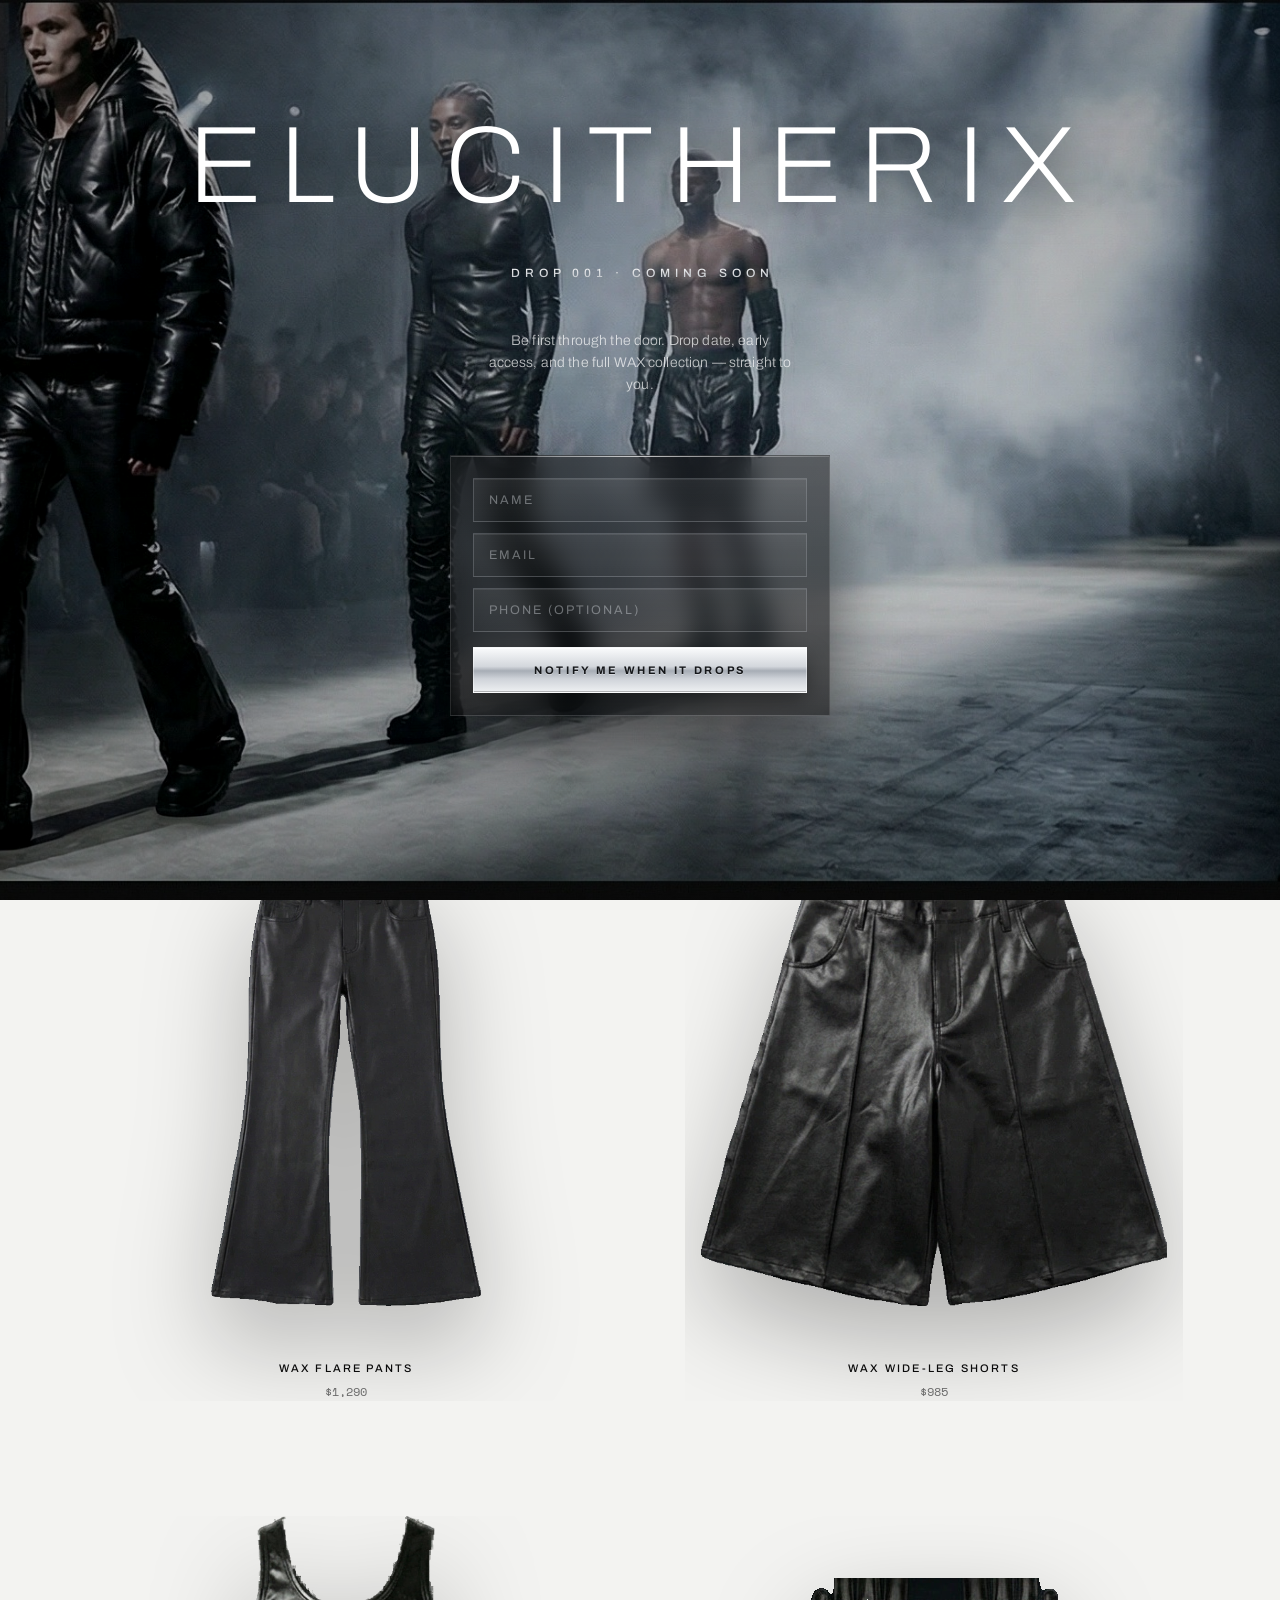
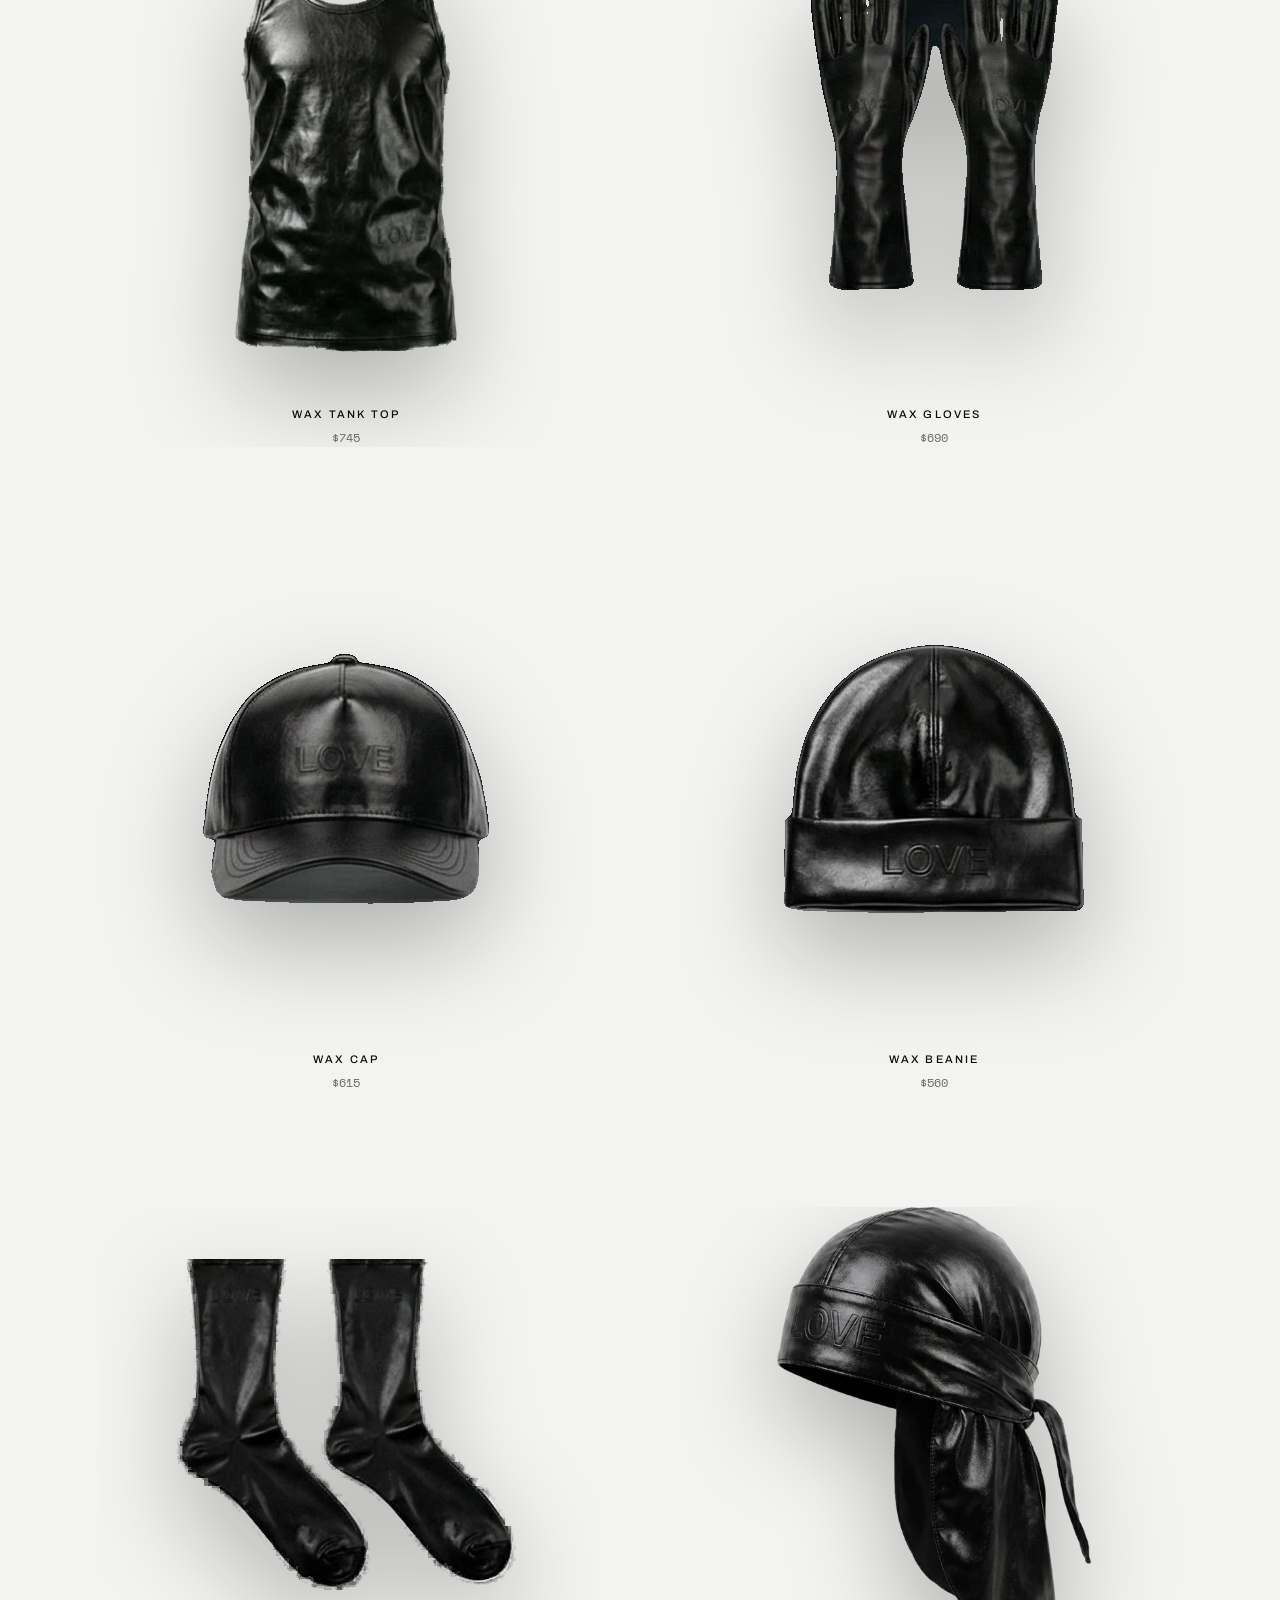
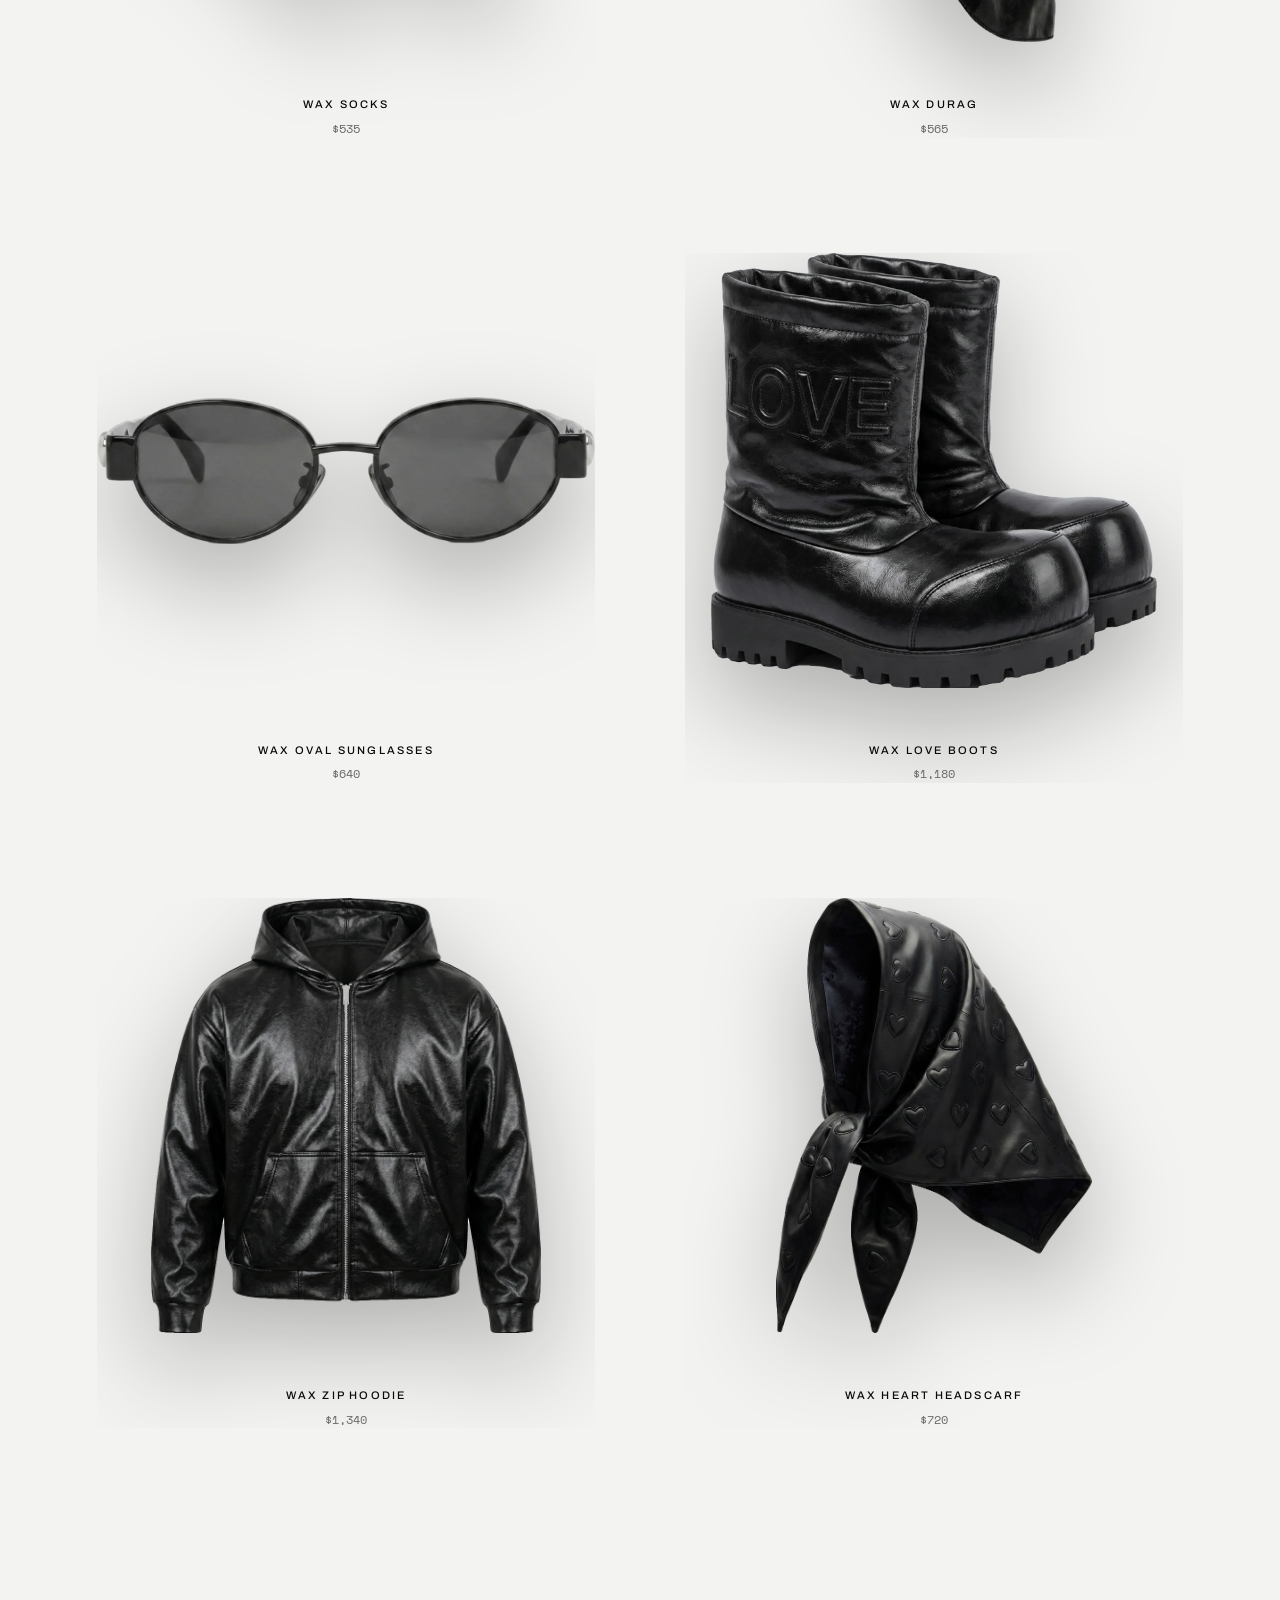
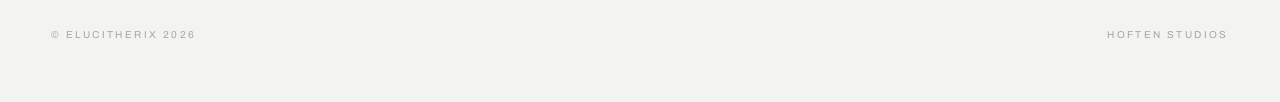
==== commit 4d9152a2: "Coming-soon front door: steel email/name/phone capture + gated /admin dashboard (Supabase + local fa" ====
--- a/index.html
+++ b/index.html
@@ -8,7 +8,7 @@
 <link rel="preconnect" href="https://fonts.googleapis.com" />
 <link rel="preconnect" href="https://fonts.gstatic.com" crossorigin />
 <link href="https://fonts.googleapis.com/css2?family=Archivo:wght@100;200;300;400;500;600;700;800&family=Space+Mono:wght@400;700&display=swap" rel="stylesheet" />
-<link rel="stylesheet" href="styles.css?v=14" />
+<link rel="stylesheet" href="styles.css?v=16" />
 <link rel="icon" href="data:image/svg+xml,%3Csvg xmlns='http://www.w3.org/2000/svg' viewBox='0 0 32 32'%3E%3Cpath d='M16 27C8 21 3 16 3 10.5 3 6.9 5.9 4 9.5 4c2.3 0 4.4 1.2 5.6 3 1.2-1.8 3.3-3 5.6-3C24.1 4 27 6.9 27 10.5 27 16 24 21 16 27z' fill='none' stroke='%23cfcfcf' stroke-width='1.6'/%3E%3C/svg%3E" />
 </head>
 <body>
@@ -20,7 +20,15 @@
   <div class="splash__scrim" aria-hidden="true"></div>
   <div class="splash__inner">
     <div class="splash__logo">ELUCITHERIX</div>
-    <button class="splash__enter" id="enterShop">ENTER</button>
+    <p class="splash__tag">DROP 001 · COMING SOON</p>
+    <p class="splash__lead">Be first through the door. Drop date, early access, and the full WAX collection — straight to you.</p>
+    <form class="signup" id="signup" novalidate>
+      <input class="signup__field" id="signupName"  type="text"  name="name"  placeholder="NAME"  autocomplete="name" required />
+      <input class="signup__field" id="signupEmail" type="email" name="email" placeholder="EMAIL" autocomplete="email" required />
+      <input class="signup__field" id="signupPhone" type="tel"   name="phone" placeholder="PHONE (OPTIONAL)" autocomplete="tel" />
+      <button class="signup__submit" id="signupBtn" type="submit">NOTIFY ME WHEN IT DROPS</button>
+    </form>
+    <p class="signup__msg" id="signupMsg" aria-live="polite"></p>
   </div>
 </div>
 
@@ -160,6 +168,7 @@
   </div>
 </div>
 
-<script src="app.js?v=14"></script>
+<script src="config.js?v=1"></script>
+<script src="app.js?v=16"></script>
 </body>
 </html>
--- a/styles.css
+++ b/styles.css
@@ -365,3 +365,111 @@
 .splash__enter{animation:enterPulse 3.2s var(--ease) infinite,fadeSoft 1.6s ease 2.5s both}
 @keyframes fadeSoft{from{opacity:0;transform:translateY(8px)}to{opacity:1;transform:none}}
 @media(max-width:560px){.splash__logo{letter-spacing:.1em;font-size:clamp(26px,9vw,60px)}}
+
+/* ░░░░░░░░░░ COMING SOON — tag + email capture ░░░░░░░░░░ */
+.splash__tag{color:rgba(255,255,255,.82);font-size:clamp(10px,1.4vw,12px);
+  letter-spacing:.42em;padding-left:.42em;font-weight:500;margin-top:-10px;
+  animation:fadeSoft 1.4s ease 1.1s both}
+
+.signup{display:flex;align-items:stretch;gap:0;width:min(420px,86vw);
+  border-bottom:1px solid rgba(255,255,255,.45);
+  transition:border-color .4s,opacity .5s,transform .5s var(--ease);
+  animation:fadeSoft 1.4s ease 1.8s both}
+.signup:focus-within{border-color:#fff}
+.signup.sent{opacity:0;transform:translateY(-6px);pointer-events:none;position:absolute}
+.signup__input{flex:1;background:transparent;border:none;color:#fff;
+  font-family:'Archivo',sans-serif;font-size:12px;letter-spacing:.18em;
+  padding:15px 4px 15px 0;outline:none}
+.signup__input::placeholder{color:rgba(255,255,255,.5);letter-spacing:.2em}
+.signup__btn{background:transparent;border:none;color:#fff;font-size:22px;line-height:1;
+  padding:0 6px 4px;cursor:pointer;transition:transform .35s var(--ease),opacity .3s}
+.signup__btn:hover{transform:translateX(5px)}
+.signup__btn:disabled{opacity:.4}
+
+.signup__msg{min-height:18px;font-size:11px;letter-spacing:.22em;font-weight:500;
+  color:rgba(255,255,255,.85);text-align:center;transition:opacity .4s}
+.signup__msg.ok{color:#fff}
+.signup__msg.err{color:#ff9a9a}
+.signup__msg.show-thanks{animation:fadeSoft .7s ease both}
+
+.splash__preview{margin-top:6px;font-size:10px;letter-spacing:.26em;font-weight:500;
+  color:rgba(255,255,255,.6);background:none;border:none;cursor:pointer;
+  padding:8px 4px;transition:color .35s,letter-spacing .35s var(--ease);
+  animation:fadeSoft 1.4s ease 2.3s both}
+.splash__preview:hover{color:#fff;letter-spacing:.32em}
+@media(max-width:560px){.splash__tag{letter-spacing:.32em}.signup__input{font-size:11px}}
+
+/* ░░░░░░░░░░ COMING SOON — modern stacked capture card ░░░░░░░░░░ */
+.splash__lead{color:rgba(255,255,255,.7);font-size:clamp(12px,1.5vw,14px);font-weight:300;
+  line-height:1.6;max-width:38ch;margin:-6px auto 4px;letter-spacing:.01em;
+  animation:fadeSoft 1.4s ease 1.4s both}
+
+/* override the old single-line signup → modern stacked card */
+.signup{display:flex;flex-direction:column;gap:10px;align-items:stretch;
+  width:min(380px,88vw);border:none!important;
+  background:rgba(12,12,14,.42);backdrop-filter:blur(14px);-webkit-backdrop-filter:blur(14px);
+  border:1px solid rgba(255,255,255,.14)!important;border-radius:16px;
+  padding:18px;animation:fadeSoft 1.4s ease 1.9s both;
+  transition:opacity .5s,transform .5s var(--ease)}
+.signup.sent{opacity:0;transform:translateY(-8px) scale(.98);pointer-events:none;position:absolute}
+.signup__field{width:100%;background:rgba(255,255,255,.06);
+  border:1px solid rgba(255,255,255,.16);border-radius:10px;
+  color:#fff;font-family:'Archivo',sans-serif;font-size:12.5px;letter-spacing:.14em;
+  padding:14px 15px;outline:none;transition:border-color .35s,background .35s}
+.signup__field::placeholder{color:rgba(255,255,255,.45);letter-spacing:.16em}
+.signup__field:focus{border-color:rgba(255,255,255,.7);background:rgba(255,255,255,.1)}
+.signup__field:-webkit-autofill{-webkit-text-fill-color:#fff;-webkit-box-shadow:0 0 0 40px #1a1a1c inset}
+.signup__submit{width:100%;margin-top:4px;padding:15px;border-radius:10px;
+  background:#fff;color:#0a0a0a;font-size:11px;font-weight:700;letter-spacing:.22em;
+  cursor:pointer;transition:.4s var(--ease)}
+.signup__submit:hover{background:var(--chrome);letter-spacing:.28em}
+.signup__submit:disabled{opacity:.55;cursor:default;letter-spacing:.22em}
+
+.signup__msg{min-height:18px;font-size:11px;letter-spacing:.2em;font-weight:500;
+  color:rgba(255,255,255,.85);text-align:center;transition:opacity .4s}
+.signup__msg.ok{color:#fff}
+.signup__msg.err{color:#ff9a9a}
+.signup__msg.show-thanks{animation:fadeSoft .7s ease both}
+
+/* ░░░░░░░░░░ COMING SOON — match site (sharp, brutalist) ░░░░░░░░░░ */
+.signup{border-radius:0;background:rgba(10,10,10,.5);border:1px solid rgba(255,255,255,.16)!important;
+  padding:22px;gap:11px}
+.signup__field{border-radius:0;background:rgba(255,255,255,.05);
+  border:1px solid rgba(255,255,255,.18);text-transform:uppercase}
+.signup__field:focus{border-color:#fff;background:rgba(255,255,255,.09)}
+.signup__submit{border-radius:0;font-weight:600;letter-spacing:.24em;padding:16px}
+.signup__submit:hover{letter-spacing:.3em}
+/* clean square edges everywhere on the card */
+
+/* ░░░░░░░░░░ COMING SOON — POLISHED STEEL / CHROME LUXURY ░░░░░░░░░░ */
+.signup{
+  background:linear-gradient(180deg,rgba(28,28,30,.55),rgba(8,8,9,.6));
+  border:1px solid rgba(255,255,255,.10)!important;
+  box-shadow:0 1px 0 rgba(255,255,255,.18) inset, 0 30px 60px rgba(0,0,0,.55);
+  position:relative;overflow:hidden}
+/* brushed-steel hairline across the top */
+.signup::before{content:"";position:absolute;top:0;left:0;right:0;height:1px;
+  background:linear-gradient(90deg,transparent,rgba(255,255,255,.65),transparent)}
+.signup__field{
+  background:linear-gradient(180deg,rgba(255,255,255,.07),rgba(255,255,255,.02));
+  border:1px solid rgba(200,205,212,.22);
+  box-shadow:0 1px 0 rgba(255,255,255,.08) inset;
+  color:#eef0f2;letter-spacing:.16em}
+.signup__field::placeholder{color:rgba(206,210,216,.45)}
+.signup__field:focus{border-color:rgba(220,224,230,.85);
+  box-shadow:0 0 0 1px rgba(220,224,230,.35), 0 1px 0 rgba(255,255,255,.12) inset}
+/* the steel button — polished chrome with a moving sheen */
+.signup__submit{
+  position:relative;overflow:hidden;border:1px solid rgba(255,255,255,.4);
+  color:#15171a;font-weight:700;text-shadow:0 1px 0 rgba(255,255,255,.4);
+  background:linear-gradient(180deg,#fafbfc 0%,#d3d7dc 42%,#a7adb5 52%,#cfd3d9 70%,#eef0f2 100%);
+  box-shadow:0 1px 0 rgba(255,255,255,.7) inset,0 -1px 0 rgba(0,0,0,.25) inset,0 10px 24px rgba(0,0,0,.4)}
+.signup__submit::after{content:"";position:absolute;top:0;left:-60%;width:40%;height:100%;
+  background:linear-gradient(100deg,transparent,rgba(255,255,255,.85),transparent);
+  transform:skewX(-20deg);transition:left .6s var(--ease)}
+.signup__submit:hover{letter-spacing:.3em;
+  background:linear-gradient(180deg,#ffffff 0%,#dfe3e8 42%,#b6bcc4 52%,#dadee3 70%,#ffffff 100%)}
+.signup__submit:hover::after{left:130%}
+.signup__submit:active{box-shadow:0 1px 3px rgba(0,0,0,.5) inset}
+/* steel sheen on the tag + lead to tie it together */
+.splash__tag{background:linear-gradient(180deg,#fff,#aeb3ba);-webkit-background-clip:text;background-clip:text;-webkit-text-fill-color:transparent}
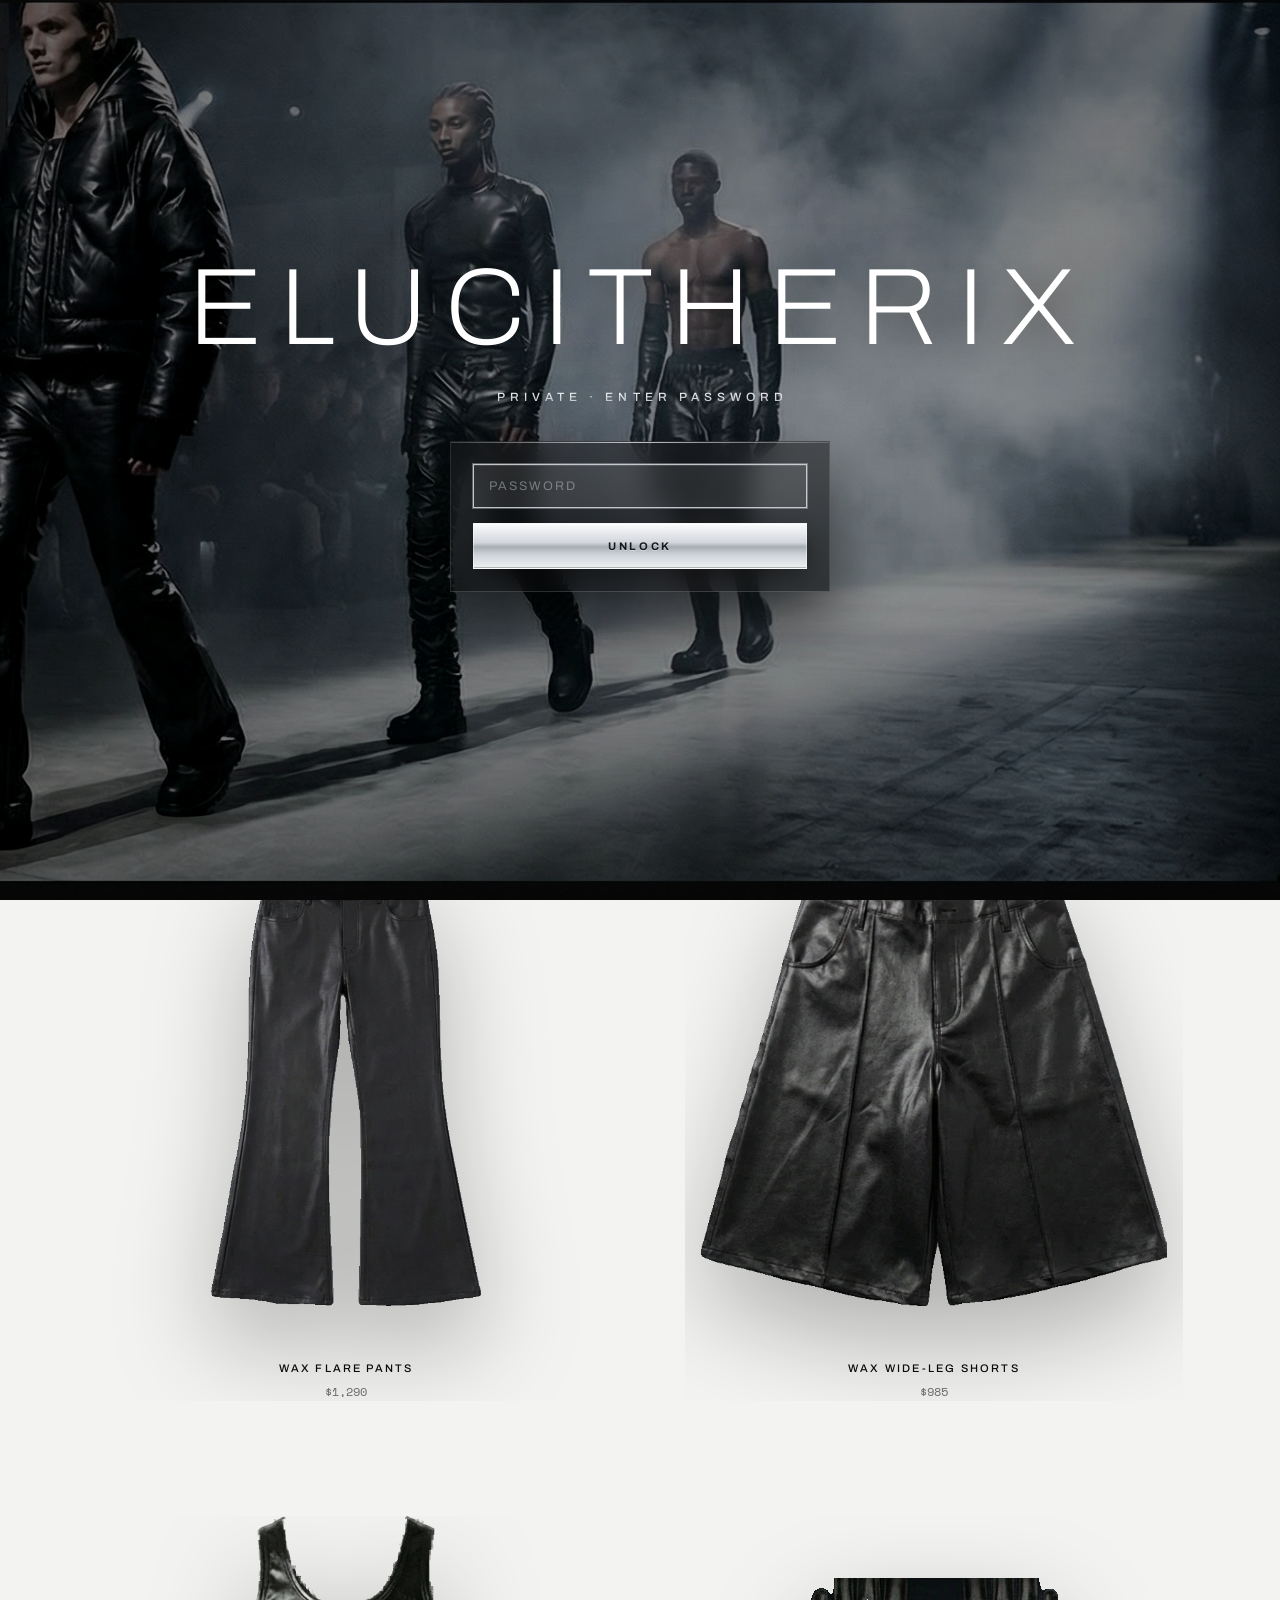
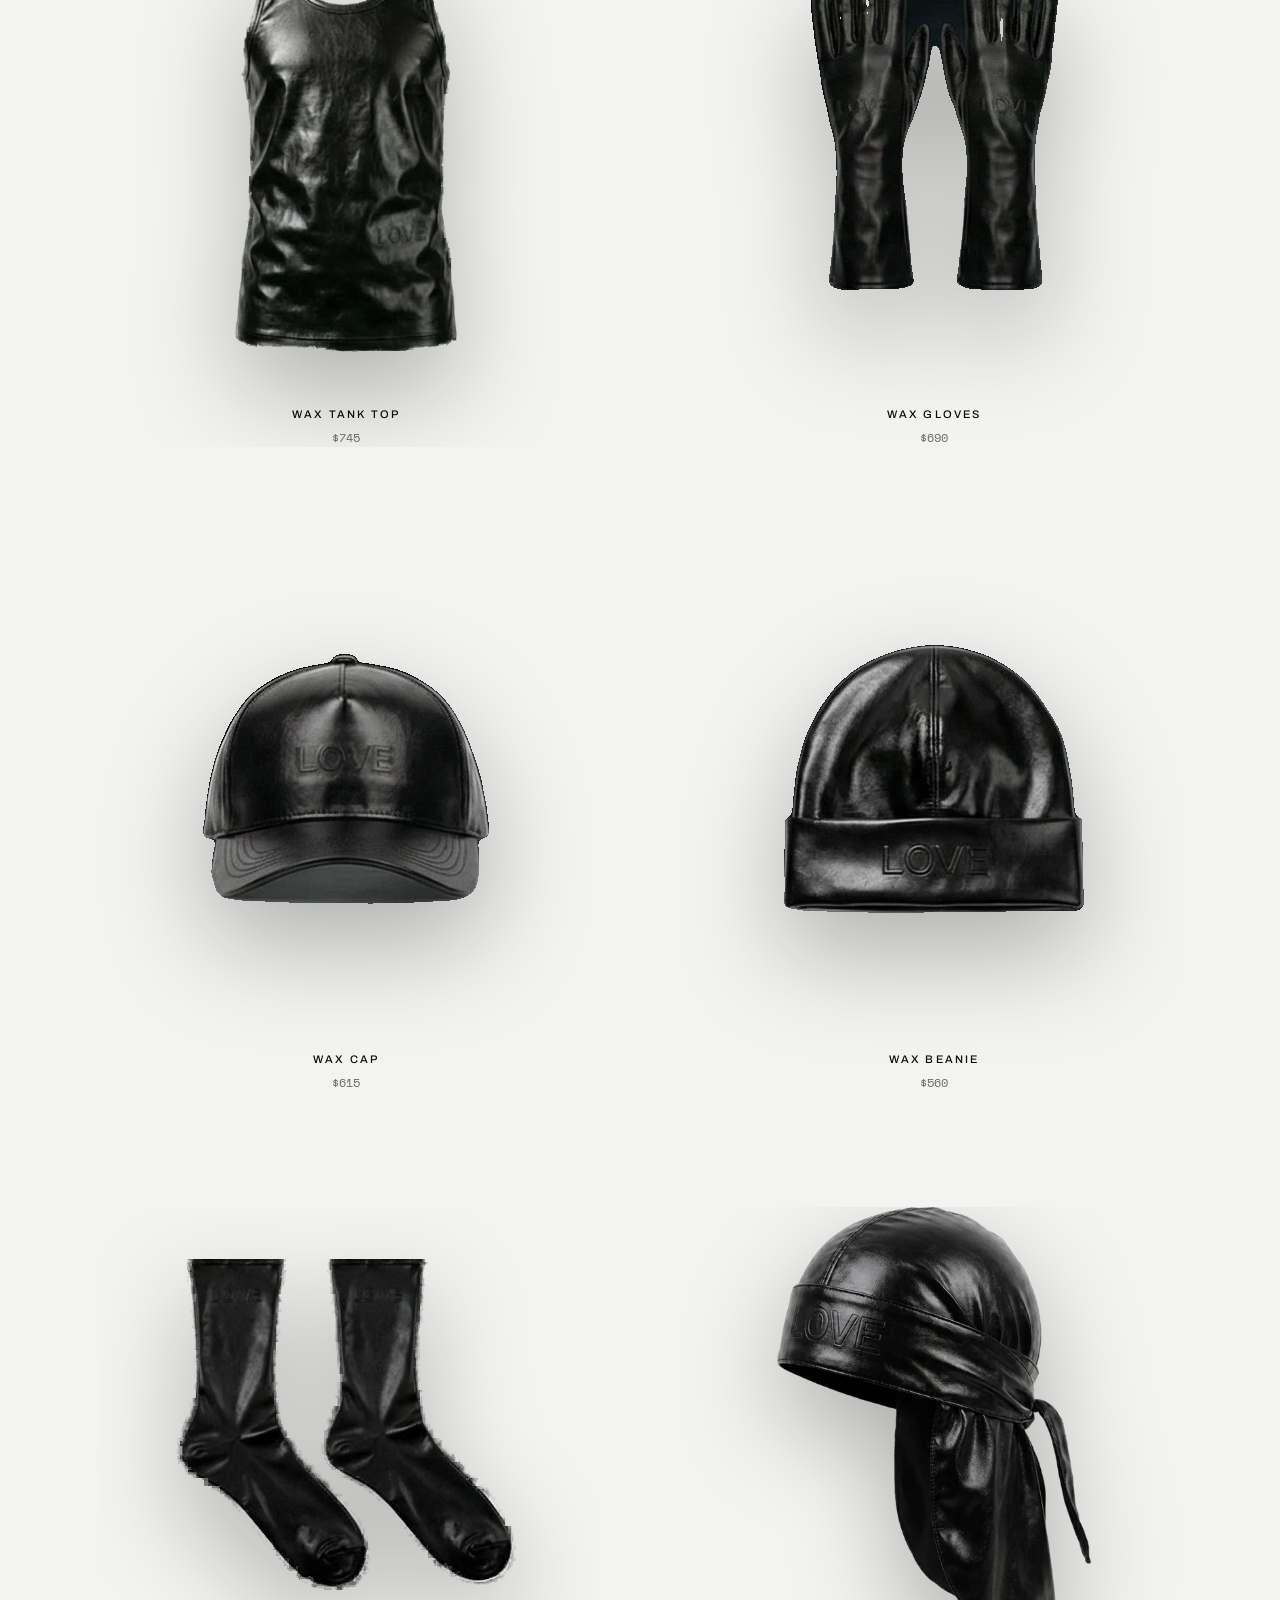
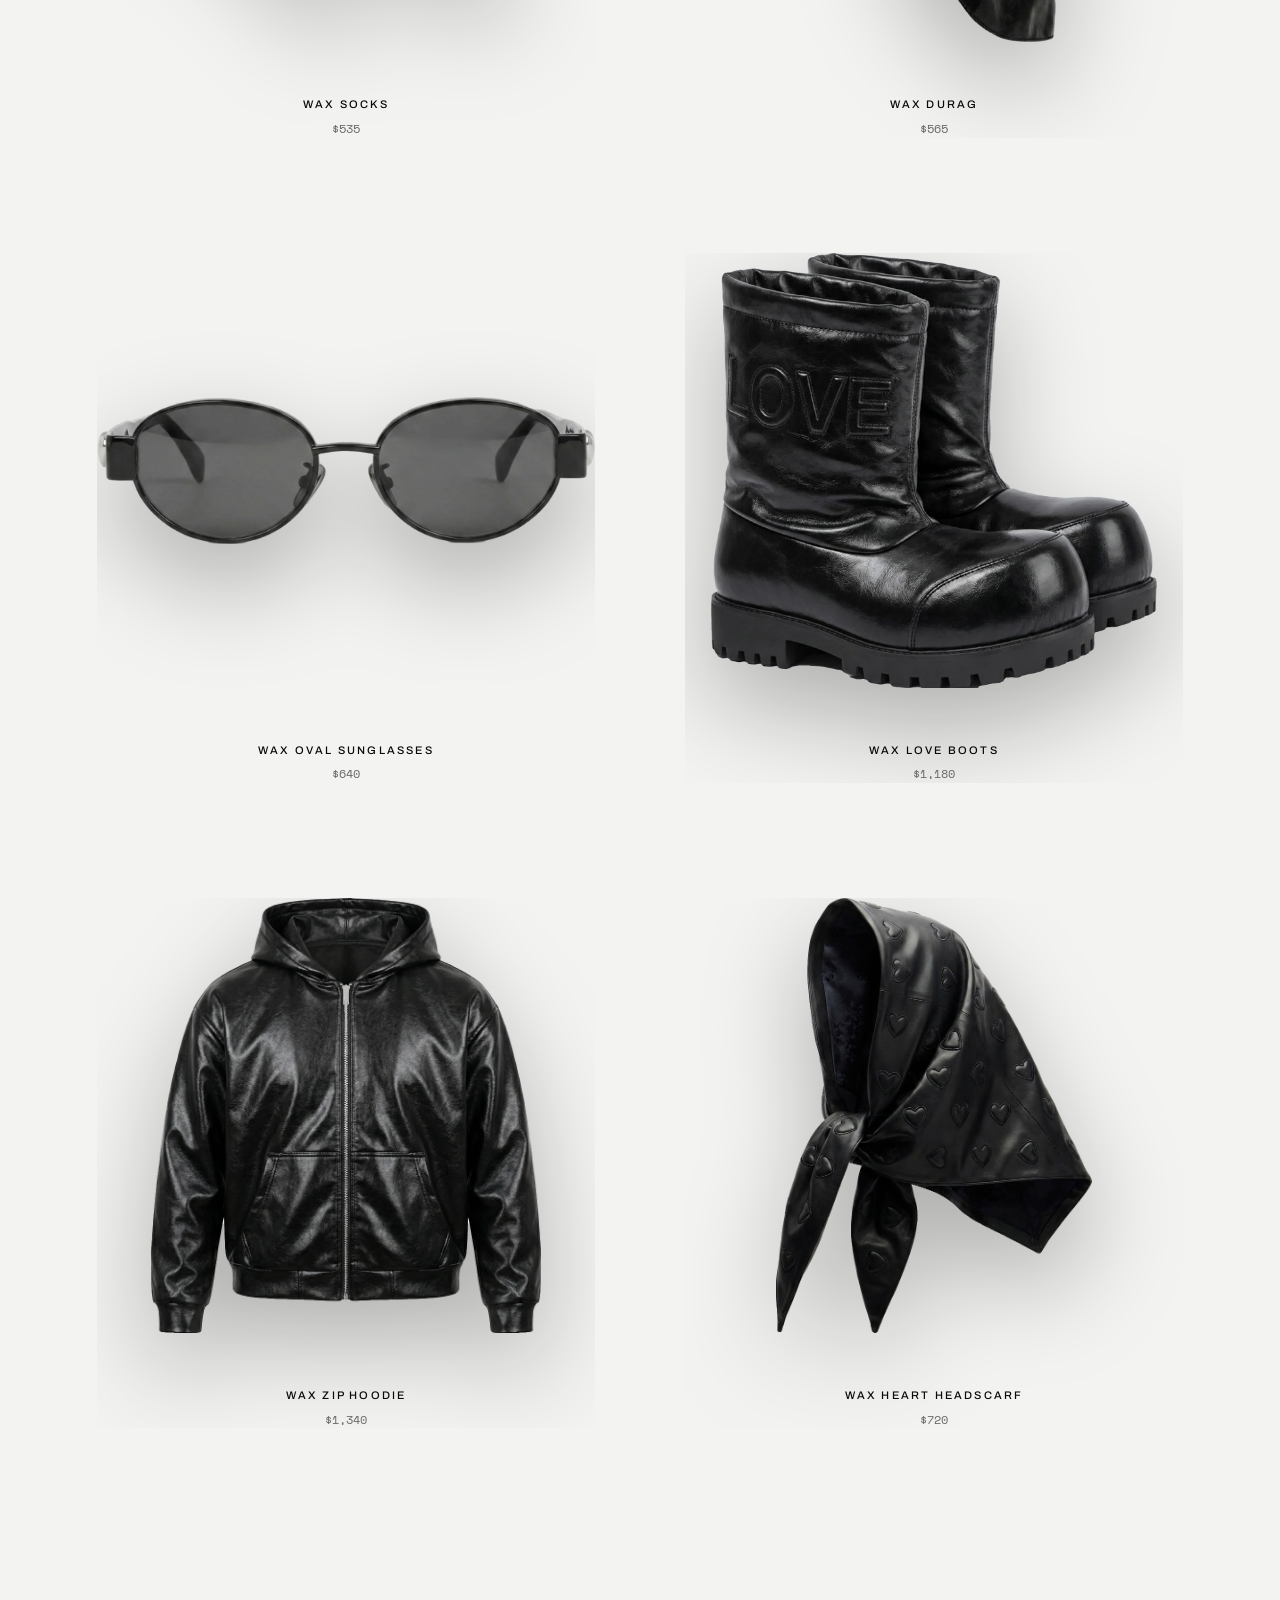
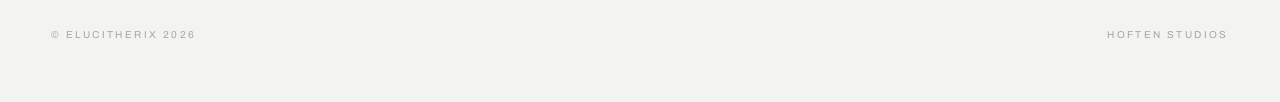
==== commit 9bce7feb: "Add site-wide password gate (password: Choppa, case-insensitive)" ====
--- a/index.html
+++ b/index.html
@@ -8,10 +8,29 @@
 <link rel="preconnect" href="https://fonts.googleapis.com" />
 <link rel="preconnect" href="https://fonts.gstatic.com" crossorigin />
 <link href="https://fonts.googleapis.com/css2?family=Archivo:wght@100;200;300;400;500;600;700;800&family=Space+Mono:wght@400;700&display=swap" rel="stylesheet" />
-<link rel="stylesheet" href="styles.css?v=16" />
+<link rel="stylesheet" href="styles.css?v=17" />
+<script src="config.js?v=2"></script>
+<script>try{var c=window.ELX_CONFIG||{};if(c.SITE_PASSCODE&&sessionStorage.getItem('elx_site')!=='1'){document.documentElement.classList.add('locked');}}catch(e){}</script>
 <link rel="icon" href="data:image/svg+xml,%3Csvg xmlns='http://www.w3.org/2000/svg' viewBox='0 0 32 32'%3E%3Cpath d='M16 27C8 21 3 16 3 10.5 3 6.9 5.9 4 9.5 4c2.3 0 4.4 1.2 5.6 3 1.2-1.8 3.3-3 5.6-3C24.1 4 27 6.9 27 10.5 27 16 24 21 16 27z' fill='none' stroke='%23cfcfcf' stroke-width='1.6'/%3E%3C/svg%3E" />
 </head>
 <body>
+
+<!-- ░░ SITE PASSWORD GATE ░░ -->
+<div class="sitegate" id="sitegate">
+  <video class="sitegate__vid" autoplay muted loop playsinline preload="auto" poster="assets/hero/runway.jpg">
+    <source src="assets/hero/intro-desktop.mp4?v=2" type="video/mp4" />
+  </video>
+  <div class="sitegate__scrim"></div>
+  <div class="sitegate__inner">
+    <div class="splash__logo">ELUCITHERIX</div>
+    <p class="splash__tag">PRIVATE · ENTER PASSWORD</p>
+    <form class="signup" id="sitegateForm" novalidate style="gap:11px">
+      <input class="signup__field" id="sitePass" type="password" placeholder="PASSWORD" autocomplete="off" autofocus />
+      <button class="signup__submit" type="submit">UNLOCK</button>
+    </form>
+    <p class="signup__msg" id="siteErr" aria-live="polite"></p>
+  </div>
+</div>
 
 <!-- ░░ SPLASH (video + ENTER) ░░ -->
 <div class="splash" id="splash">
@@ -168,7 +187,6 @@
   </div>
 </div>
 
-<script src="config.js?v=1"></script>
-<script src="app.js?v=16"></script>
+<script src="app.js?v=17"></script>
 </body>
 </html>
--- a/styles.css
+++ b/styles.css
@@ -473,3 +473,16 @@
 .signup__submit:active{box-shadow:0 1px 3px rgba(0,0,0,.5) inset}
 /* steel sheen on the tag + lead to tie it together */
 .splash__tag{background:linear-gradient(180deg,#fff,#aeb3ba);-webkit-background-clip:text;background-clip:text;-webkit-text-fill-color:transparent}
+
+/* ░░░░░░░░░░ SITE PASSWORD GATE ░░░░░░░░░░ */
+html.locked body{overflow:hidden}
+.sitegate{position:fixed;inset:0;z-index:200;background:#000;overflow:hidden;
+  display:none;align-items:center;justify-content:center;
+  opacity:1;transition:opacity .7s var(--ease)}
+html.locked .sitegate{display:flex}
+.sitegate.out{opacity:0;pointer-events:none}
+.sitegate__vid{position:absolute;inset:0;width:100%;height:100%;object-fit:cover;filter:contrast(1.04) saturate(.95)}
+.sitegate__scrim{position:absolute;inset:0;background:radial-gradient(120% 90% at 50% 50%,rgba(0,0,0,.35),rgba(0,0,0,.7))}
+.sitegate__inner{position:relative;z-index:2;display:flex;flex-direction:column;align-items:center;
+  gap:clamp(22px,4vh,40px);padding:0 18px;max-width:96vw;text-align:center}
+@supports(height:100dvh){.sitegate{height:100dvh}}
